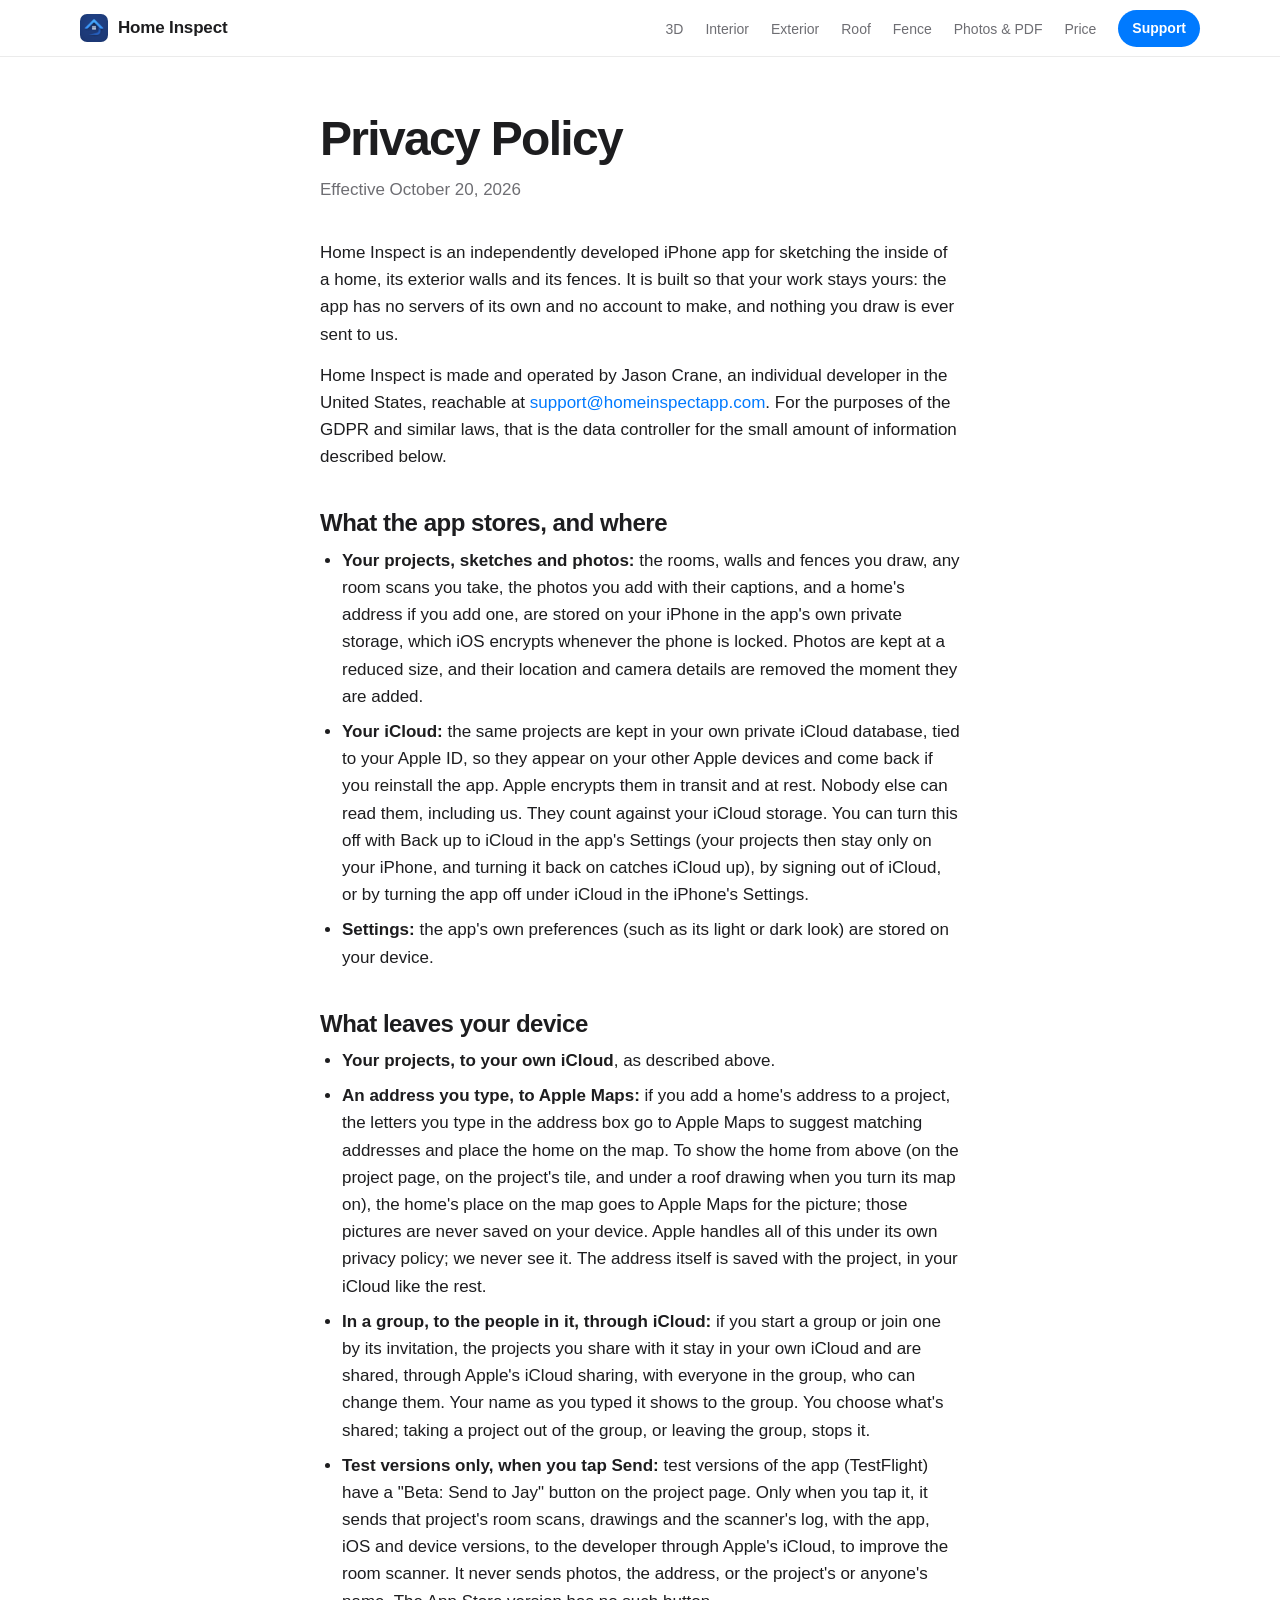
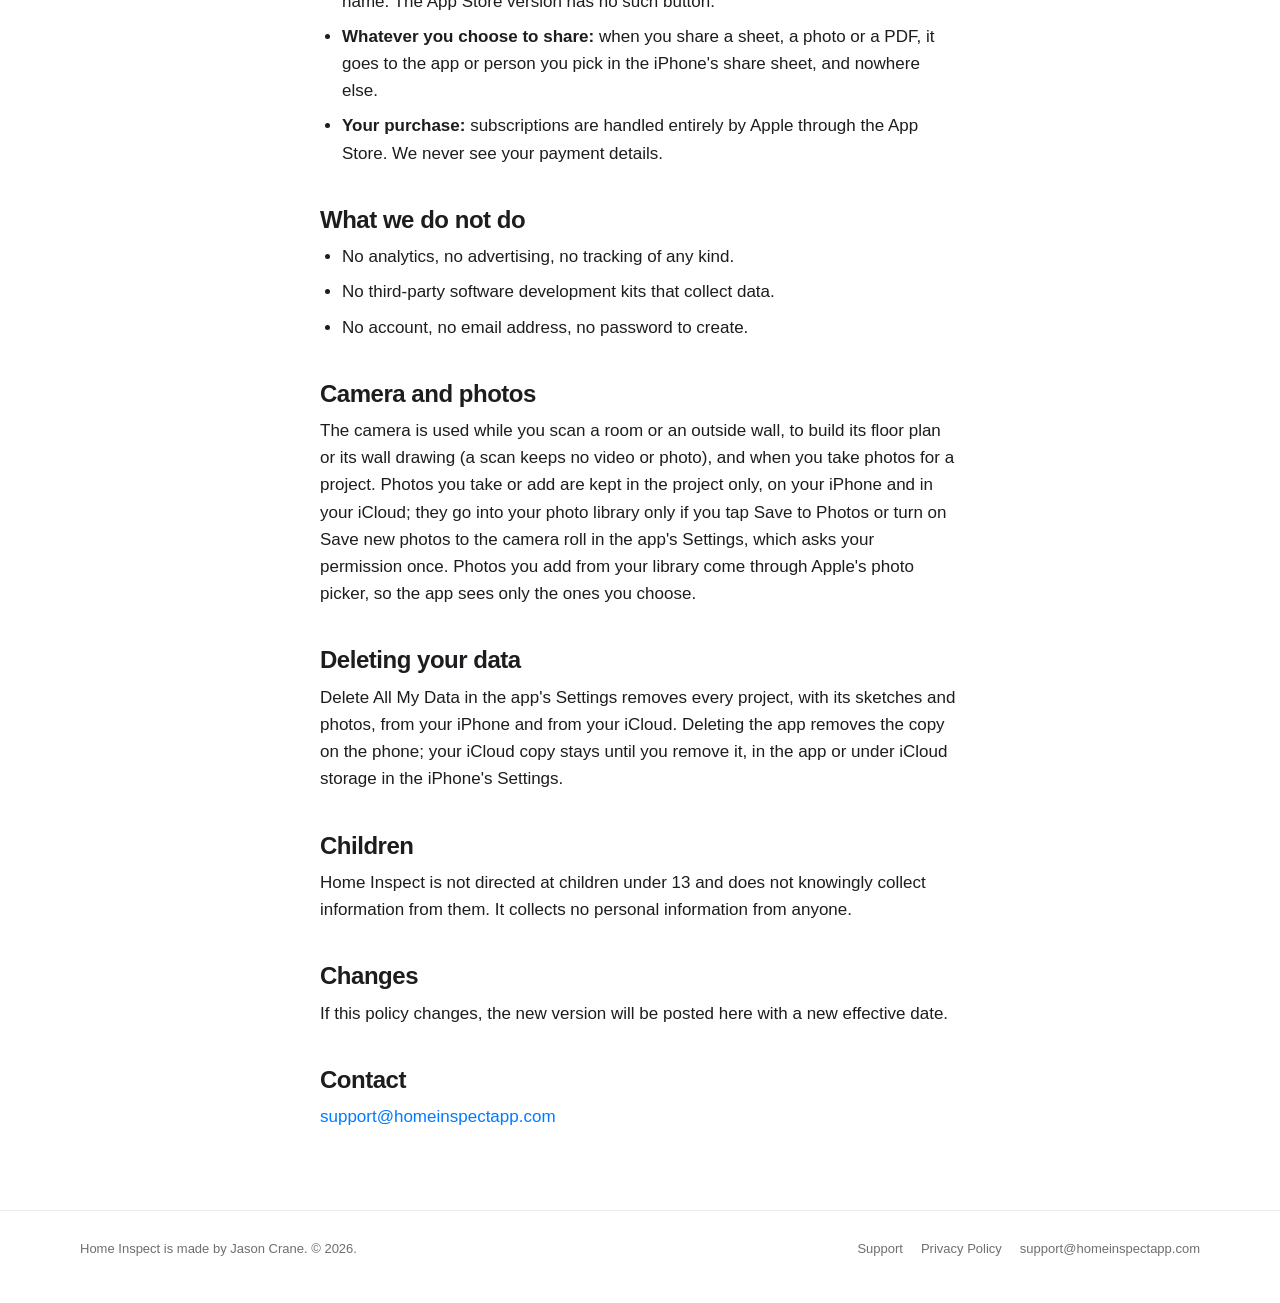
==== privacy/index.html @ 3b753d69 "On a phone the tools and steps swipe in a row of big cards; the camera clips are white" ====
<!DOCTYPE html>
<html lang="en">
<head>
<meta charset="utf-8">
<meta name="viewport" content="width=device-width, initial-scale=1, viewport-fit=cover">
<title>Privacy Policy - Home Inspect</title>
<meta name="description" content="What Home Inspect stores and where: your own iPhone and iCloud, nothing of ours.">
<link rel="canonical" href="https://homeinspectapp.com/privacy">
<meta property="og:type" content="website">
<meta property="og:site_name" content="Home Inspect">
<meta property="og:title" content="Privacy Policy - Home Inspect">
<meta property="og:description" content="What Home Inspect stores and where: your own iPhone and iCloud, nothing of ours.">
<meta property="og:url" content="https://homeinspectapp.com/privacy">
<meta property="og:image" content="https://homeinspectapp.com/assets/icon-512.png">
<meta name="twitter:card" content="summary">
<meta name="theme-color" content="#ffffff">
<link rel="icon" href="/assets/icon-64.png" sizes="64x64" type="image/png">
<link rel="apple-touch-icon" href="/assets/icon-180.png">
<link rel="stylesheet" href="/assets/site.css?v=712b7461">
</head>
<body>
<header class="bar"><div class="wrap"><a class="brand" href="/"><img src="/assets/icon-64.png" alt="" width="28" height="28">Home Inspect</a><nav aria-label="Pages"><a href="/#models" class="more">3D</a><a href="/#interior" class="more">Interior</a><a href="/#exterior" class="more">Exterior</a><a href="/#roof" class="more">Roof</a><a href="/#fence" class="more">Fence</a><a href="/#photos" class="more">Photos &amp; PDF</a><a href="/#price" class="more">Price</a><a href="/support" class="pill">Support</a></nav></div></header>
<main class="wrap article">
<h1>Privacy Policy</h1>
  <p class="updated">Effective October 20, 2026</p>

  <p>Home Inspect is an independently developed iPhone app for sketching the inside of a home,
  its exterior walls and its fences. It is built so that your work stays yours: the app has no
  servers of its own and no account to make, and nothing you draw is ever sent to us.</p>

  <p>Home Inspect is made and operated by Jason Crane, an individual developer in the United
  States, reachable at <a href="mailto:support@homeinspectapp.com">support@homeinspectapp.com</a>. For the
  purposes of the GDPR and similar laws, that is the data controller for the small amount of
  information described below.</p>

  <h2>What the app stores, and where</h2>
  <ul>
    <li><strong>Your projects, sketches and photos:</strong> the rooms, walls and fences you draw,
    any room scans you take, the photos you add with their captions, and a home's address if you add
    one, are stored on your iPhone in the app's own private storage, which iOS encrypts whenever the
    phone is locked. Photos are kept at a reduced size, and their location and camera details are
    removed the moment they are added.</li>
    <li><strong>Your iCloud:</strong> the same projects are kept in your own private iCloud database,
    tied to your Apple ID, so they appear on your other Apple devices and come back if you reinstall
    the app. Apple encrypts them in transit and at rest. Nobody else can read them, including us.
    They count against your iCloud storage. You can turn this off with Back up to iCloud in the app's
    Settings (your projects then stay only on your iPhone, and turning it back on catches iCloud up), by
    signing out of iCloud, or by turning the app off under iCloud in the iPhone's Settings.</li>
    <li><strong>Settings:</strong> the app's own preferences (such as its light or dark look)
    are stored on your device.</li>
  </ul>

  <h2>What leaves your device</h2>
  <ul>
    <li><strong>Your projects, to your own iCloud</strong>, as described above.</li>
    <li><strong>An address you type, to Apple Maps:</strong> if you add a home's address to a
    project, the letters you type in the address box go to Apple Maps to suggest matching addresses
    and place the home on the map. To show the home from above (on the project page, on the project's
    tile, and under a roof drawing when you turn its map on), the home's place on the map goes to Apple
    Maps for the picture; those pictures are never saved on your device. Apple handles all of this under
    its own privacy policy; we never see it. The address itself is saved with the project, in your iCloud
    like the rest.</li>
    <li><strong>In a group, to the people in it, through iCloud:</strong> if you start a group or join
    one by its invitation, the projects you share with it stay in your own iCloud and are shared, through
    Apple's iCloud sharing, with everyone in the group, who can change them. Your name as you typed it
    shows to the group. You choose what's shared; taking a project out of the group, or leaving the group,
    stops it.</li>
    <li><strong>Test versions only, when you tap Send:</strong> test versions of the app (TestFlight)
    have a "Beta: Send to Jay" button on the project page. Only when you tap it, it sends that project's
    room scans, drawings and the scanner's log, with the app, iOS and device versions, to the developer
    through Apple's iCloud, to improve the room scanner. It never sends photos, the address, or the
    project's or anyone's name. The App Store version has no such button.</li>
    <li><strong>Whatever you choose to share:</strong> when you share a sheet, a photo or a PDF, it goes to
    the app or person you pick in the iPhone's share sheet, and nowhere else.</li>
    <li><strong>Your purchase:</strong> subscriptions are handled entirely by Apple through the App
    Store. We never see your payment details.</li>
  </ul>

  <h2>What we do not do</h2>
  <ul>
    <li>No analytics, no advertising, no tracking of any kind.</li>
    <li>No third-party software development kits that collect data.</li>
    <li>No account, no email address, no password to create.</li>
  </ul>

  <h2>Camera and photos</h2>
  <p>The camera is used while you scan a room or an outside wall, to build its floor plan or its
  wall drawing (a scan keeps no video or photo), and when you take photos for a project. Photos you take or add are kept in the project
  only, on your iPhone and in your iCloud; they go into your photo library only if you tap Save to
  Photos or turn on Save new photos to the camera roll in the app's Settings, which asks your
  permission once. Photos you add from your library come through Apple's
  photo picker, so the app sees only the ones you choose.</p>

  <h2>Deleting your data</h2>
  <p>Delete All My Data in the app's Settings removes every project, with its sketches and photos,
  from your iPhone and from your iCloud. Deleting the app removes the copy on the phone; your iCloud copy stays until you remove
  it, in the app or under iCloud storage in the iPhone's Settings.</p>

  <h2>Children</h2>
  <p>Home Inspect is not directed at children under 13 and does not knowingly collect information
  from them. It collects no personal information from anyone.</p>

  <h2>Changes</h2>
  <p>If this policy changes, the new version will be posted here with a new effective date.</p>

  <h2>Contact</h2>
  <p><a href="mailto:support@homeinspectapp.com">support@homeinspectapp.com</a></p>
</main>
<footer><div class="wrap"><div>Home Inspect is made by Jason Crane. © 2026.</div><nav aria-label="More"><a href="/support">Support</a><a href="/privacy">Privacy Policy</a><a href="mailto:support@homeinspectapp.com">support@homeinspectapp.com</a></nav></div></footer>
<script src="/assets/site.js?v=c59237ac"></script>
</body>
</html>
---- assets/site.css ----
/* homeinspectapp.com — the app's own look: system type, system blue, white
   (Jay, 2026-10-20: no black backgrounds), no outside fonts or scripts (the
   privacy policy's promise).
   Layout: one column of wide, rounded panels; the drawings the app makes
   float on them as paper sheets. */
:root {
  --blue: #007aff;
  --blue-ink: #0066d6;
  --btn: #1d1d1f;
  --btn-fg: #f5f5f7;
  --bg: #ffffff;
  --bg-2: #f5f5f7;
  --panel: linear-gradient(160deg, #e6f0ff 0%, #f2f6ff 50%, #dce9ff 100%);
  --blue-deep: linear-gradient(160deg, #0a63d6 0%, #007aff 55%, #2b8dff 100%);
  --band: #f3f7ff;
  --card: #f5f5f7;
  --card-on-2: #ffffff;
  --paper: #ffffff;
  --fg: #1d1d1f;
  --fg-2: #6e6e73;
  --line: rgba(0, 0, 0, 0.08);
  --bar: rgba(255, 255, 255, 0.72);
  --shadow: 0 24px 60px rgba(20, 30, 50, 0.14), 0 2px 8px rgba(20, 30, 50, 0.06);
  --shadow-soft: 0 10px 30px rgba(20, 30, 50, 0.08);
  --radius: 28px;
  color-scheme: light;
}

* { box-sizing: border-box; margin: 0; padding: 0; }
html { scroll-behavior: smooth; -webkit-text-size-adjust: 100%; }
@media (prefers-reduced-motion: reduce) { html { scroll-behavior: auto; } }
body {
  font-family: -apple-system, BlinkMacSystemFont, "SF Pro Text", "Helvetica Neue", Helvetica, Arial, sans-serif;
  background: var(--bg);
  color: var(--fg);
  line-height: 1.5;
  -webkit-font-smoothing: antialiased;
  text-rendering: optimizeLegibility;
}
img, video { display: block; max-width: 100%; height: auto; }
a { color: var(--blue); text-decoration: none; }
@media (hover: hover) { a:hover { text-decoration: underline; } }
:focus-visible { outline: 3px solid var(--blue); outline-offset: 3px; }
h1, h2, h3 { font-weight: 700; letter-spacing: -0.02em; line-height: 1.1; text-wrap: balance; }
h1 { font-size: clamp(2.6rem, 7vw, 4.75rem); letter-spacing: -0.035em; }
h2 { font-size: clamp(2rem, 4.5vw, 3rem); letter-spacing: -0.03em; }
h3 { font-size: 1.375rem; letter-spacing: -0.015em; }
p { text-wrap: pretty; }
.wrap {
  max-width: 1160px;
  margin: 0 auto;
  padding-left: max(20px, env(safe-area-inset-left, 0px));
  padding-right: max(20px, env(safe-area-inset-right, 0px));
}

/* The bar on top */
.bar {
  position: sticky; top: 0; z-index: 20;
  background: var(--bar);
  -webkit-backdrop-filter: saturate(180%) blur(20px);
  backdrop-filter: saturate(180%) blur(20px);
  border-bottom: 1px solid var(--line);
}
.bar .wrap { display: flex; align-items: center; justify-content: space-between; height: 56px; gap: 16px; }
.brand { display: flex; align-items: center; gap: 10px; color: var(--fg); font-weight: 600; font-size: 1.0625rem; letter-spacing: -0.01em; }
.brand:hover { text-decoration: none; }
.brand img { width: 28px; height: 28px; border-radius: 7px; }
.bar nav { display: flex; align-items: center; gap: 22px; font-size: 0.875rem; }
.bar nav a { color: var(--fg-2); white-space: nowrap; }
@media (hover: hover) { .bar nav a:hover { text-decoration: none; color: var(--fg); } .bar nav .pill:hover { color: #fff; } }
.bar nav .pill { background: var(--blue); color: #fff; padding: 8px 14px; border-radius: 999px; font-weight: 600; }
@media (max-width: 760px) { .bar nav .more { display: none; } }

/* Sections */
section { padding-block: clamp(40px, 7vw, 88px); scroll-margin-top: 64px; }
@media (max-width: 760px) { section { padding-block: 28px; } }
section.alt { background: var(--band); }
.alt .step, .alt .tool, .alt .card, .alt .price { background: var(--card-on-2); }
.head { max-width: 760px; margin: 0 auto 36px; text-align: center; }
/* The chapter's name over its headline, big (Jay, 2026-10-20: "the interior and exterior titles need to be bigger, the titles underneath them a little smaller"). */
.eyebrow { color: var(--blue-ink); font-weight: 700; font-size: clamp(1.375rem, 3.2vw, 1.875rem); letter-spacing: 0.1em; text-transform: uppercase; margin-bottom: 10px; line-height: 1.1; }
.lead { color: var(--fg-2); font-size: clamp(1.125rem, 2vw, 1.375rem); line-height: 1.45; margin-top: 18px; font-weight: 400; }

/* The opening */
.hero { padding-block: clamp(48px, 8vw, 96px) 0; text-align: center; }
/* The opening's label stays small; the big ones are the chapters' (Jay, 2026-10-20: "I don't like how this one looks"). */
.hero .eyebrow { font-size: 0.9375rem; letter-spacing: 0.08em; font-weight: 600; margin-bottom: 16px; }
.hero h1 { max-width: 15ch; margin: 0 auto; }
.hero .lead { max-width: 620px; margin: 22px auto 0; }
.hero .ctas { display: flex; flex-wrap: wrap; justify-content: center; gap: 12px; margin-top: 28px; }
.btn { display: inline-flex; align-items: center; gap: 8px; padding: 13px 22px; border-radius: 999px; font-weight: 600; font-size: 1rem; line-height: 1; }
.btn.dark { background: var(--blue); color: #fff; }
.btn.light { background: var(--card); color: var(--fg); }
@media (hover: hover) { .btn.dark:hover { text-decoration: none; opacity: 0.9; } .btn.light:hover { text-decoration: none; background: var(--line); } }
.btn.soon { border: 1px solid rgba(0, 122, 255, 0.35); color: var(--blue-ink); cursor: default; }
.btn svg { width: 16px; height: 16px; fill: none; stroke: currentColor; stroke-width: 2; stroke-linecap: round; stroke-linejoin: round; }

/* The board: the panel the sheets float on */
.board { position: relative; margin-top: clamp(40px, 6vw, 72px); background: var(--panel); border-radius: var(--radius); padding: clamp(24px, 5vw, 64px); min-height: 200px; }
.sheet { background: var(--paper); border-radius: 18px; box-shadow: var(--shadow); padding: clamp(14px, 2.5vw, 28px); }
.sheet img { width: 100%; height: auto; }
.board .main { max-width: 780px; margin: 0 auto; }
.board .float { position: absolute; width: 26%; max-width: 300px; padding: 14px; border-radius: 14px; }
.board .float.left { left: 2.5%; bottom: 5%; transform: rotate(-3deg); }
.board .float.right { right: 1%; top: 4%; transform: rotate(2.5deg); }
@media (max-width: 760px) { .board .float { display: none; } }

/* The facts strip */
.facts { display: flex; flex-wrap: wrap; justify-content: center; gap: 10px 28px; margin-top: 40px; color: var(--fg-2); font-size: 0.9375rem; }
.facts span { display: inline-flex; align-items: center; gap: 8px; }
.facts svg { width: 18px; height: 18px; flex: none; fill: none; stroke: var(--blue); stroke-width: 1.8; stroke-linecap: round; stroke-linejoin: round; }
@media (max-width: 760px) { .facts { display: grid; grid-template-columns: 1fr 1fr; text-align: left; gap: 10px 16px; } .facts span { align-items: flex-start; } }

/* The four tools, as cards with their drawings */
.tools { display: grid; grid-template-columns: repeat(auto-fit, minmax(min(100%, 250px), 1fr)); gap: 18px; }
.tool { background: var(--card); border-radius: 24px; padding: 22px 22px 24px; display: flex; flex-direction: column; gap: 8px; min-width: 0; color: var(--fg); }
@media (hover: hover) { .tool:hover { text-decoration: none; } }
.tool .sheet { padding: 12px; border-radius: 14px; box-shadow: var(--shadow-soft); margin-bottom: 10px; aspect-ratio: 4 / 3; display: flex; align-items: center; justify-content: center; overflow: hidden; }
.tool .sheet img { max-height: 100%; width: auto; max-width: 100%; }
.tool h3 { font-size: 1.25rem; }
.tool p { color: var(--fg-2); font-size: 0.9375rem; }
.tool .go { color: var(--blue-ink); font-weight: 600; font-size: 0.9375rem; margin-top: 4px; }

/* The steps, like the app's How to Use pages: compact, three to a row on a
   desk (Jay, 2026-10-20: "too much to scroll down … stack more in each
   row"), one row to swipe on a phone; the tips fold under each card. */
.steps { display: grid; grid-template-columns: repeat(auto-fill, minmax(min(100%, 300px), 1fr)); gap: 16px; }
.step { background: var(--card); border-radius: 20px; padding: 16px 16px 14px; display: flex; flex-direction: column; gap: 6px; min-width: 0; }
.step .n { color: var(--blue-ink); font-weight: 600; font-size: 0.6875rem; letter-spacing: 0.06em; text-transform: uppercase; }
.step h3 { font-size: 1.0625rem; margin: 0; }
.step .pic { margin: 4px 0; width: 100%; }
.step .pic video { width: 100%; border-radius: 12px; background: var(--card); aspect-ratio: 380 / 290; box-shadow: inset 0 0 0 1px rgba(0, 122, 255, 0.08); }
.step .pic.tall video { aspect-ratio: 380 / 370; }
.step .lead { font-size: 0.875rem; line-height: 1.4; margin-top: 0; color: var(--fg); font-weight: 500; }
.more { margin-top: 2px; }
.more summary { cursor: pointer; color: var(--blue-ink); font-weight: 600; font-size: 0.8125rem; list-style: none; display: inline-flex; align-items: center; gap: 4px; }
.more summary::-webkit-details-marker { display: none; }
.more summary::after { content: ""; width: 6px; height: 6px; border-right: 1.5px solid currentColor; border-bottom: 1.5px solid currentColor; transform: rotate(45deg) translateY(-2px); }
.more[open] summary::after { transform: rotate(-135deg) translateY(-1px); }
.tips { list-style: none; display: flex; flex-direction: column; gap: 6px; margin-top: 8px; }
.tips li { display: flex; gap: 8px; align-items: flex-start; font-size: 0.8125rem; line-height: 1.4; color: var(--fg-2); }
.tips li::before { content: ""; flex: none; width: 6px; height: 6px; margin-top: 0.45em; border-radius: 50%; background: var(--blue); }
/* On a phone the four tools and each chapter's steps are one row to swipe
   through, each card most of the screen wide with the next one peeking in,
   so the drawings in them read (Jay, 2026-10-20: "the sketches inside are
   small and hard to see"; two to a row made them a third of the app's
   size) and the page still doesn't stack them down. */
@media (max-width: 760px) {
  .steps, .tools {
    display: flex; gap: 12px;
    overflow-x: auto; overscroll-behavior-x: contain; scroll-snap-type: x mandatory;
    margin-left: calc(-1 * max(20px, env(safe-area-inset-left, 0px)));
    margin-right: calc(-1 * max(20px, env(safe-area-inset-right, 0px)));
    padding: 2px max(20px, env(safe-area-inset-right, 0px)) 8px max(20px, env(safe-area-inset-left, 0px));
    scroll-padding-left: max(20px, env(safe-area-inset-left, 0px));
    scrollbar-width: none; -webkit-overflow-scrolling: touch;
  }
  .steps::-webkit-scrollbar, .tools::-webkit-scrollbar { display: none; }
  .steps .step, .tools .tool { flex: none; width: 86%; scroll-snap-align: start; }
  .steps .step { padding: 14px 14px 12px; border-radius: 18px; }
  .tools .tool { padding: 16px 16px 18px; border-radius: 20px; }
  html.js .steps .rise, html.js .tools .rise { opacity: 1; transform: none; }
}

/* A chapter's own drawing beside its words */
.split { display: grid; grid-template-columns: 1fr 1fr; gap: clamp(24px, 4vw, 56px); align-items: center; margin-bottom: 48px; }
.split .head { text-align: left; margin: 0; }
.split .sheet { padding: clamp(16px, 2.5vw, 28px); }
.split .step { margin: 0; }
@media (max-width: 760px) { .split { grid-template-columns: 1fr; gap: 20px; margin-bottom: 28px; } .split .head { text-align: center; } .split .sheet img { max-height: 220px; width: auto; max-width: 100%; margin: 0 auto; } }

/* Three cards across */
.cards { display: grid; grid-template-columns: repeat(auto-fit, minmax(min(100%, 300px), 1fr)); gap: 20px; }
.card { background: var(--card); border-radius: var(--radius); padding: 30px 28px 32px; min-width: 0; }
.card svg { width: 44px; height: 44px; padding: 10px; border-radius: 12px; background: rgba(0, 122, 255, 0.1); fill: none; stroke: var(--blue); stroke-width: 1.6; stroke-linecap: round; stroke-linejoin: round; margin-bottom: 18px; }
.card h3 { margin-bottom: 10px; }
.card p { color: var(--fg-2); font-size: 1rem; }

/* The panel: one PDF, its sheets fanned */
.ink { background: var(--panel); border-radius: var(--radius); padding: clamp(32px, 5vw, 64px); overflow: hidden; margin-bottom: 44px; }
.ink .head { margin-bottom: 36px; }
.fan { display: grid; grid-template-columns: repeat(3, 1fr); gap: clamp(12px, 2vw, 24px); align-items: end; }
.fan .sheet { padding: 0; border-radius: 10px; overflow: hidden; box-shadow: var(--shadow); }
.fan .sheet:nth-child(2) { transform: translateY(-14px); }
@media (max-width: 760px) { .fan { grid-template-columns: 1fr 1fr; } .fan .sheet:nth-child(3) { display: none; } .fan .sheet:nth-child(2) { transform: none; } }
.ink .pages { display: flex; flex-wrap: wrap; gap: 8px 22px; justify-content: center; margin-top: 28px; color: var(--fg-2); font-size: 0.9375rem; }
.ink .pages b { color: var(--fg); font-weight: 600; }

/* The price: the app's blue */
.price { max-width: 560px; margin: 0 auto; text-align: center; background: var(--blue-deep); color: #fff; border-radius: var(--radius); padding: 44px 28px; box-shadow: var(--shadow); }
.price .eyebrow { color: rgba(255, 255, 255, 0.8); }
.price .big { font-size: clamp(2.75rem, 7vw, 4rem); font-weight: 700; letter-spacing: -0.04em; line-height: 1; }
.price .big small { font-size: 0.4em; color: rgba(255, 255, 255, 0.8); font-weight: 500; letter-spacing: -0.01em; }
.price p { color: rgba(255, 255, 255, 0.88); margin-top: 14px; }
.price .btn.soon { border-color: rgba(255, 255, 255, 0.6); color: #fff; }
.price .soon { display: inline-block; margin-top: 22px; padding: 11px 20px; border-radius: 999px; background: var(--blue); color: #fff; font-weight: 600; font-size: 0.9375rem; }

/* Pages of words: support, privacy, terms */
.article { max-width: 680px; margin: 0 auto; padding-block: 56px 80px; }
.article h1 { font-size: clamp(2.25rem, 6vw, 3rem); }
.article .updated { color: var(--fg-2); margin: 10px 0 36px; }
.article h2 { font-size: 1.5rem; letter-spacing: -0.02em; margin: 40px 0 10px; }
.article p, .article li { font-size: 1.0625rem; line-height: 1.6; }
.article p + p { margin-top: 14px; }
.article ul { padding-left: 22px; margin: 10px 0; }
.article li + li { margin-top: 8px; }
.draft { background: rgba(255, 159, 10, 0.14); border: 1px solid rgba(255, 159, 10, 0.5); border-radius: 14px; padding: 12px 16px; margin: 0 0 28px; }
mark { background: rgba(255, 214, 10, 0.55); color: inherit; padding: 0 3px; border-radius: 3px; }

/* The 3D models, on the app's blue: a row of tiles that turns one tile
   every 3 seconds, round and round (Jay, 2026-10-20: "rotate through them
   all one per every 3 seconds … like an infinite loop"). Three show on a
   desk, one and a bit on a phone; Reduce Motion gets a row to scroll. */
.models { background: var(--blue-deep); color: #fff; border-radius: var(--radius); padding: clamp(24px, 4vw, 48px) 0; box-shadow: var(--shadow); overflow: hidden; }
.models .head { margin-bottom: 28px; padding-left: 20px; padding-right: 20px; }
.models h2 { color: #fff; }
.models .lead { color: rgba(255, 255, 255, 0.85); }
.models .eyebrow { color: rgba(255, 255, 255, 0.8); }
.models .window { overflow: hidden; padding: 0 clamp(24px, 4vw, 48px); }
.models .track { display: flex; gap: var(--gap); --gap: clamp(12px, 2vw, 24px); --cols: 3.4; transition: transform 0.7s cubic-bezier(0.4, 0, 0.2, 1); will-change: transform; }
.models .track.jump { transition: none; }
.models figure { flex: none; width: calc((100% - (var(--cols) - 1) * var(--gap)) / var(--cols)); display: flex; flex-direction: column; min-width: 0; }
.models .sheet { flex: 1; padding: 14px; border-radius: 16px; display: flex; align-items: center; justify-content: center; aspect-ratio: 1 / 1; overflow: hidden; }
.models .sheet img { display: block; width: 100%; height: 100%; max-height: 100%; object-fit: contain; object-position: center; margin: auto; }
.models figcaption { color: rgba(255, 255, 255, 0.85); font-size: 0.9375rem; margin-top: 10px; text-align: center; }
@media (max-width: 760px) {
  .models .window { padding: 0 20px; }
  .models .track { --cols: 1.4; }
  .models figcaption { font-size: 0.875rem; }
}
@media (prefers-reduced-motion: reduce) {
  .models .window { overflow-x: auto; scroll-snap-type: x mandatory; -webkit-overflow-scrolling: touch; }
  .models .track { transition: none; }
  .models figure { scroll-snap-align: start; }
}

/* The foot */
footer { border-top: 1px solid var(--line); padding-block: 28px 44px; color: var(--fg-2); font-size: 0.8125rem; }
footer .wrap { display: flex; flex-wrap: wrap; gap: 10px 28px; justify-content: space-between; align-items: center; }
footer nav { display: flex; flex-wrap: wrap; gap: 18px; }
footer a { color: var(--fg-2); }
@media (hover: hover) { footer a:hover { color: var(--blue); } }

/* Gentle motion: blocks rise as they come up, only with scripts on and
   motion allowed; everything is in place without either. */
@media (prefers-reduced-motion: no-preference) {
  html.js .rise { opacity: 0; transform: translateY(10px); transition: opacity 0.3s ease-out, transform 0.3s ease-out; }
  html.js .rise.in { opacity: 1; transform: none; }
}
@media print { html.js .rise { opacity: 1; transform: none; } }

/* The page for a wrong address */
.lost { text-align: center; padding-block: 96px; }
.lost p { color: var(--fg-2); margin: 14px 0 28px; }
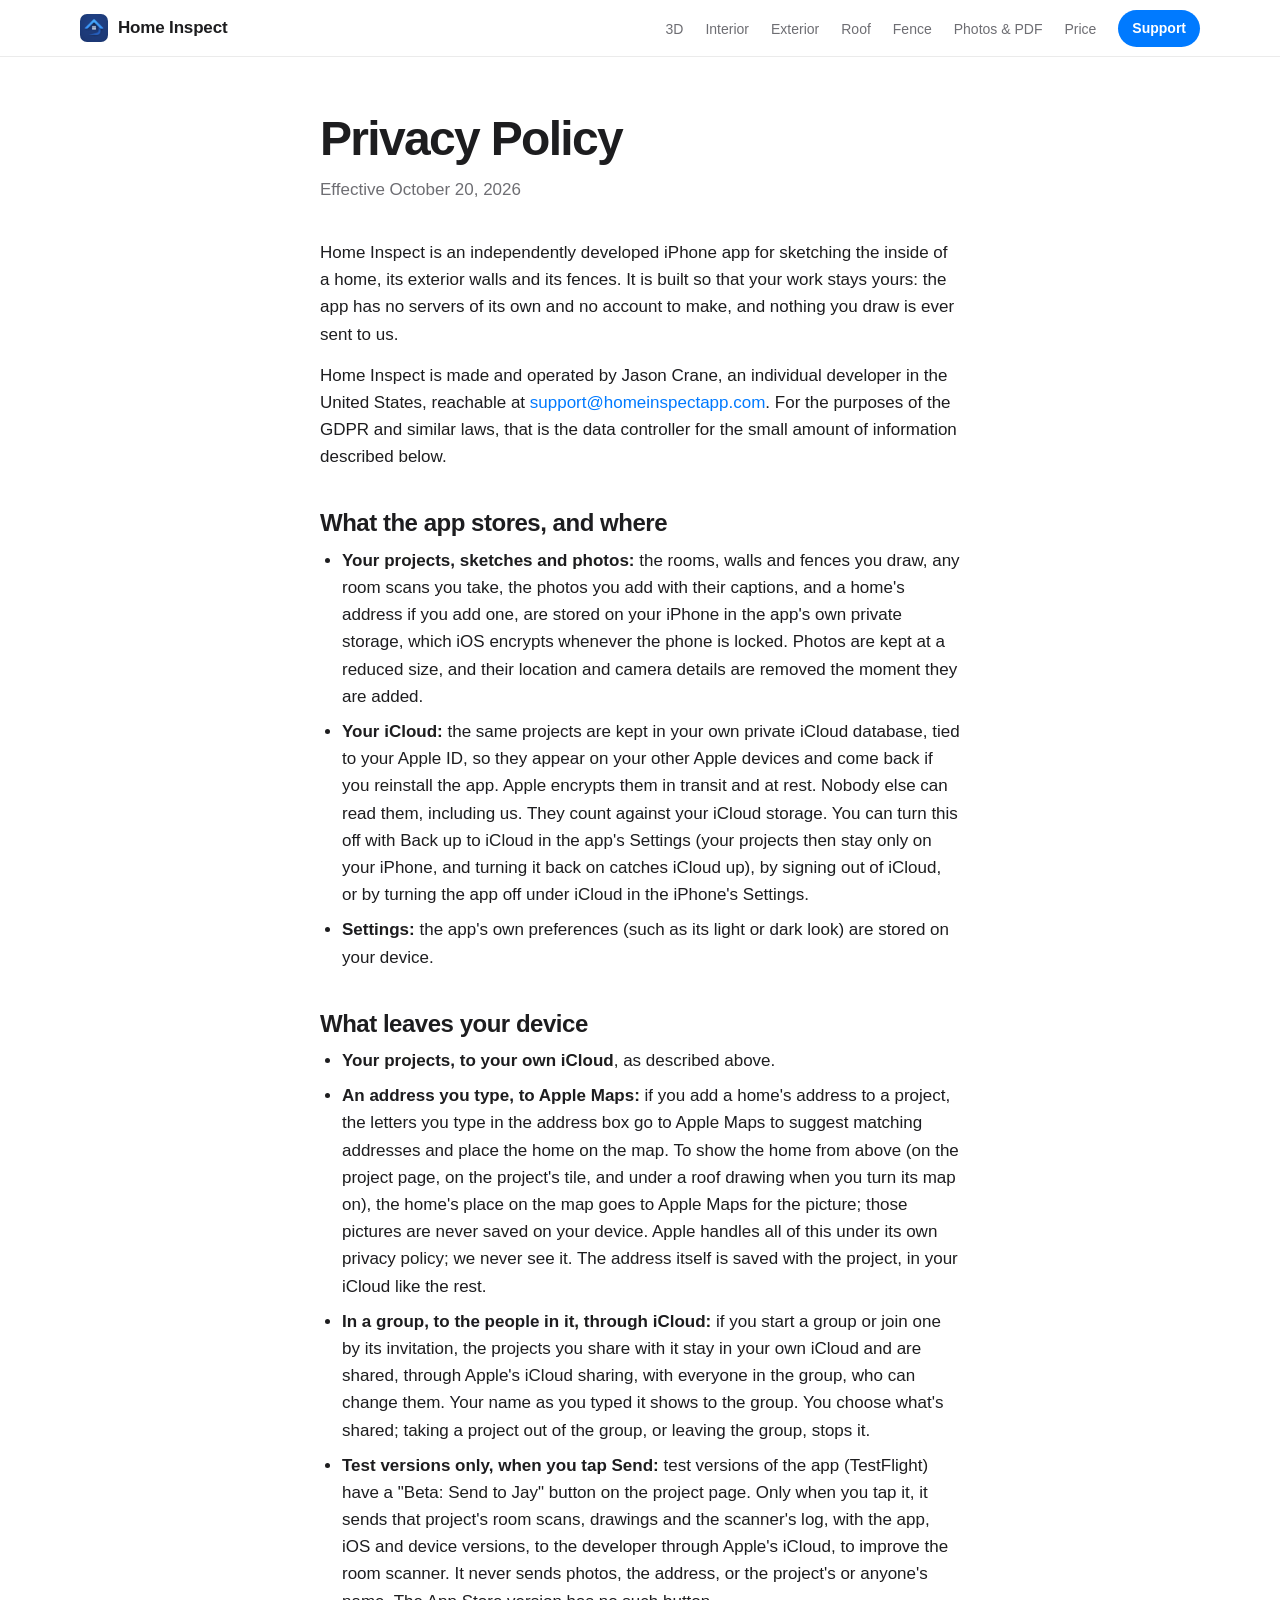
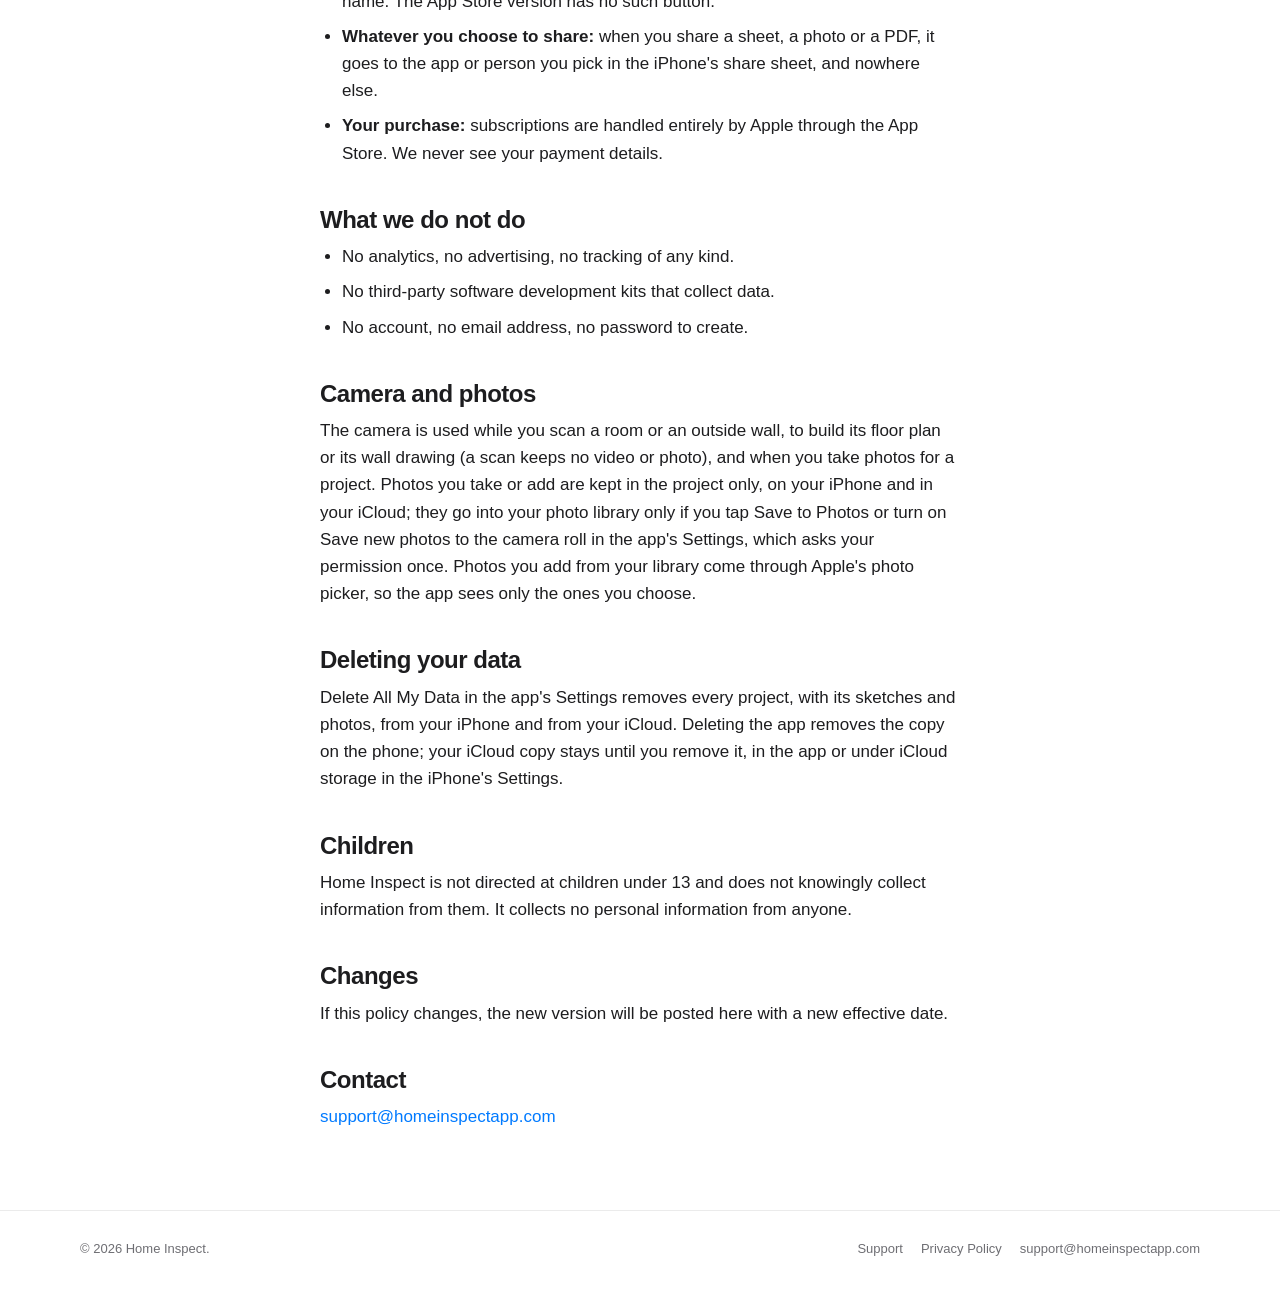
==== commit ab8084f2: "The 3D row turns faster with taller tiles and no captions; card titles sit by their icons; no name i" ====
--- a/privacy/index.html
+++ b/privacy/index.html
@@ -16,7 +16,7 @@
 <meta name="theme-color" content="#ffffff">
 <link rel="icon" href="/assets/icon-64.png" sizes="64x64" type="image/png">
 <link rel="apple-touch-icon" href="/assets/icon-180.png">
-<link rel="stylesheet" href="/assets/site.css?v=712b7461">
+<link rel="stylesheet" href="/assets/site.css?v=5b27315d">
 </head>
 <body>
 <header class="bar"><div class="wrap"><a class="brand" href="/"><img src="/assets/icon-64.png" alt="" width="28" height="28">Home Inspect</a><nav aria-label="Pages"><a href="/#models" class="more">3D</a><a href="/#interior" class="more">Interior</a><a href="/#exterior" class="more">Exterior</a><a href="/#roof" class="more">Roof</a><a href="/#fence" class="more">Fence</a><a href="/#photos" class="more">Photos &amp; PDF</a><a href="/#price" class="more">Price</a><a href="/support" class="pill">Support</a></nav></div></header>
@@ -106,7 +106,7 @@
   <h2>Contact</h2>
   <p><a href="mailto:support@homeinspectapp.com">support@homeinspectapp.com</a></p>
 </main>
-<footer><div class="wrap"><div>Home Inspect is made by Jason Crane. © 2026.</div><nav aria-label="More"><a href="/support">Support</a><a href="/privacy">Privacy Policy</a><a href="mailto:support@homeinspectapp.com">support@homeinspectapp.com</a></nav></div></footer>
-<script src="/assets/site.js?v=c59237ac"></script>
+<footer><div class="wrap"><div>© 2026 Home Inspect.</div><nav aria-label="More"><a href="/support">Support</a><a href="/privacy">Privacy Policy</a><a href="mailto:support@homeinspectapp.com">support@homeinspectapp.com</a></nav></div></footer>
+<script src="/assets/site.js?v=098594ee"></script>
 </body>
 </html>
--- a/assets/site.css
+++ b/assets/site.css
@@ -171,10 +171,12 @@
 
 /* Three cards across */
 .cards { display: grid; grid-template-columns: repeat(auto-fit, minmax(min(100%, 300px), 1fr)); gap: 20px; }
-.card { background: var(--card); border-radius: var(--radius); padding: 30px 28px 32px; min-width: 0; }
-.card svg { width: 44px; height: 44px; padding: 10px; border-radius: 12px; background: rgba(0, 122, 255, 0.1); fill: none; stroke: var(--blue); stroke-width: 1.6; stroke-linecap: round; stroke-linejoin: round; margin-bottom: 18px; }
-.card h3 { margin-bottom: 10px; }
-.card p { color: var(--fg-2); font-size: 1rem; }
+/* The title beside its icon, the words under both (Jay, 2026-10-20: "move
+   that next to the icons for all of them"). */
+.card { background: var(--card); border-radius: var(--radius); padding: 28px 28px 30px; min-width: 0; display: grid; grid-template-columns: auto 1fr; column-gap: 14px; align-items: center; }
+.card svg { width: 44px; height: 44px; padding: 10px; border-radius: 12px; background: rgba(0, 122, 255, 0.1); fill: none; stroke: var(--blue); stroke-width: 1.6; stroke-linecap: round; stroke-linejoin: round; }
+.card h3 { margin: 0; }
+.card p { grid-column: 1 / -1; margin-top: 14px; color: var(--fg-2); font-size: 1rem; }
 
 /* The panel: one PDF, its sheets fanned */
 .ink { background: var(--panel); border-radius: var(--radius); padding: clamp(32px, 5vw, 64px); overflow: hidden; margin-bottom: 44px; }
@@ -208,9 +210,12 @@
 mark { background: rgba(255, 214, 10, 0.55); color: inherit; padding: 0 3px; border-radius: 3px; }
 
 /* The 3D models, on the app's blue: a row of tiles that turns one tile
-   every 3 seconds, round and round (Jay, 2026-10-20: "rotate through them
-   all one per every 3 seconds … like an infinite loop"). Three show on a
-   desk, one and a bit on a phone; Reduce Motion gets a row to scroll. */
+   every 2 seconds, round and round (Jay, 2026-10-20: "rotate through them
+   all … like an infinite loop", then "make them cycle faster"). Three show
+   on a desk, one and a bit on a phone; Reduce Motion gets a row to scroll.
+   No captions, and the tiles stand a little taller in their place; no
+   shadow, which the window clipped into a line under the row (Jay: "remove
+   the text underneath and there's a small line remove it"). */
 .models { background: var(--blue-deep); color: #fff; border-radius: var(--radius); padding: clamp(24px, 4vw, 48px) 0; box-shadow: var(--shadow); overflow: hidden; }
 .models .head { margin-bottom: 28px; padding-left: 20px; padding-right: 20px; }
 .models h2 { color: #fff; }
@@ -220,13 +225,11 @@
 .models .track { display: flex; gap: var(--gap); --gap: clamp(12px, 2vw, 24px); --cols: 3.4; transition: transform 0.7s cubic-bezier(0.4, 0, 0.2, 1); will-change: transform; }
 .models .track.jump { transition: none; }
 .models figure { flex: none; width: calc((100% - (var(--cols) - 1) * var(--gap)) / var(--cols)); display: flex; flex-direction: column; min-width: 0; }
-.models .sheet { flex: 1; padding: 14px; border-radius: 16px; display: flex; align-items: center; justify-content: center; aspect-ratio: 1 / 1; overflow: hidden; }
+.models .sheet { flex: 1; padding: 14px; border-radius: 16px; display: flex; align-items: center; justify-content: center; aspect-ratio: 9 / 10; overflow: hidden; box-shadow: none; }
 .models .sheet img { display: block; width: 100%; height: 100%; max-height: 100%; object-fit: contain; object-position: center; margin: auto; }
-.models figcaption { color: rgba(255, 255, 255, 0.85); font-size: 0.9375rem; margin-top: 10px; text-align: center; }
 @media (max-width: 760px) {
   .models .window { padding: 0 20px; }
   .models .track { --cols: 1.4; }
-  .models figcaption { font-size: 0.875rem; }
 }
 @media (prefers-reduced-motion: reduce) {
   .models .window { overflow-x: auto; scroll-snap-type: x mandatory; -webkit-overflow-scrolling: touch; }
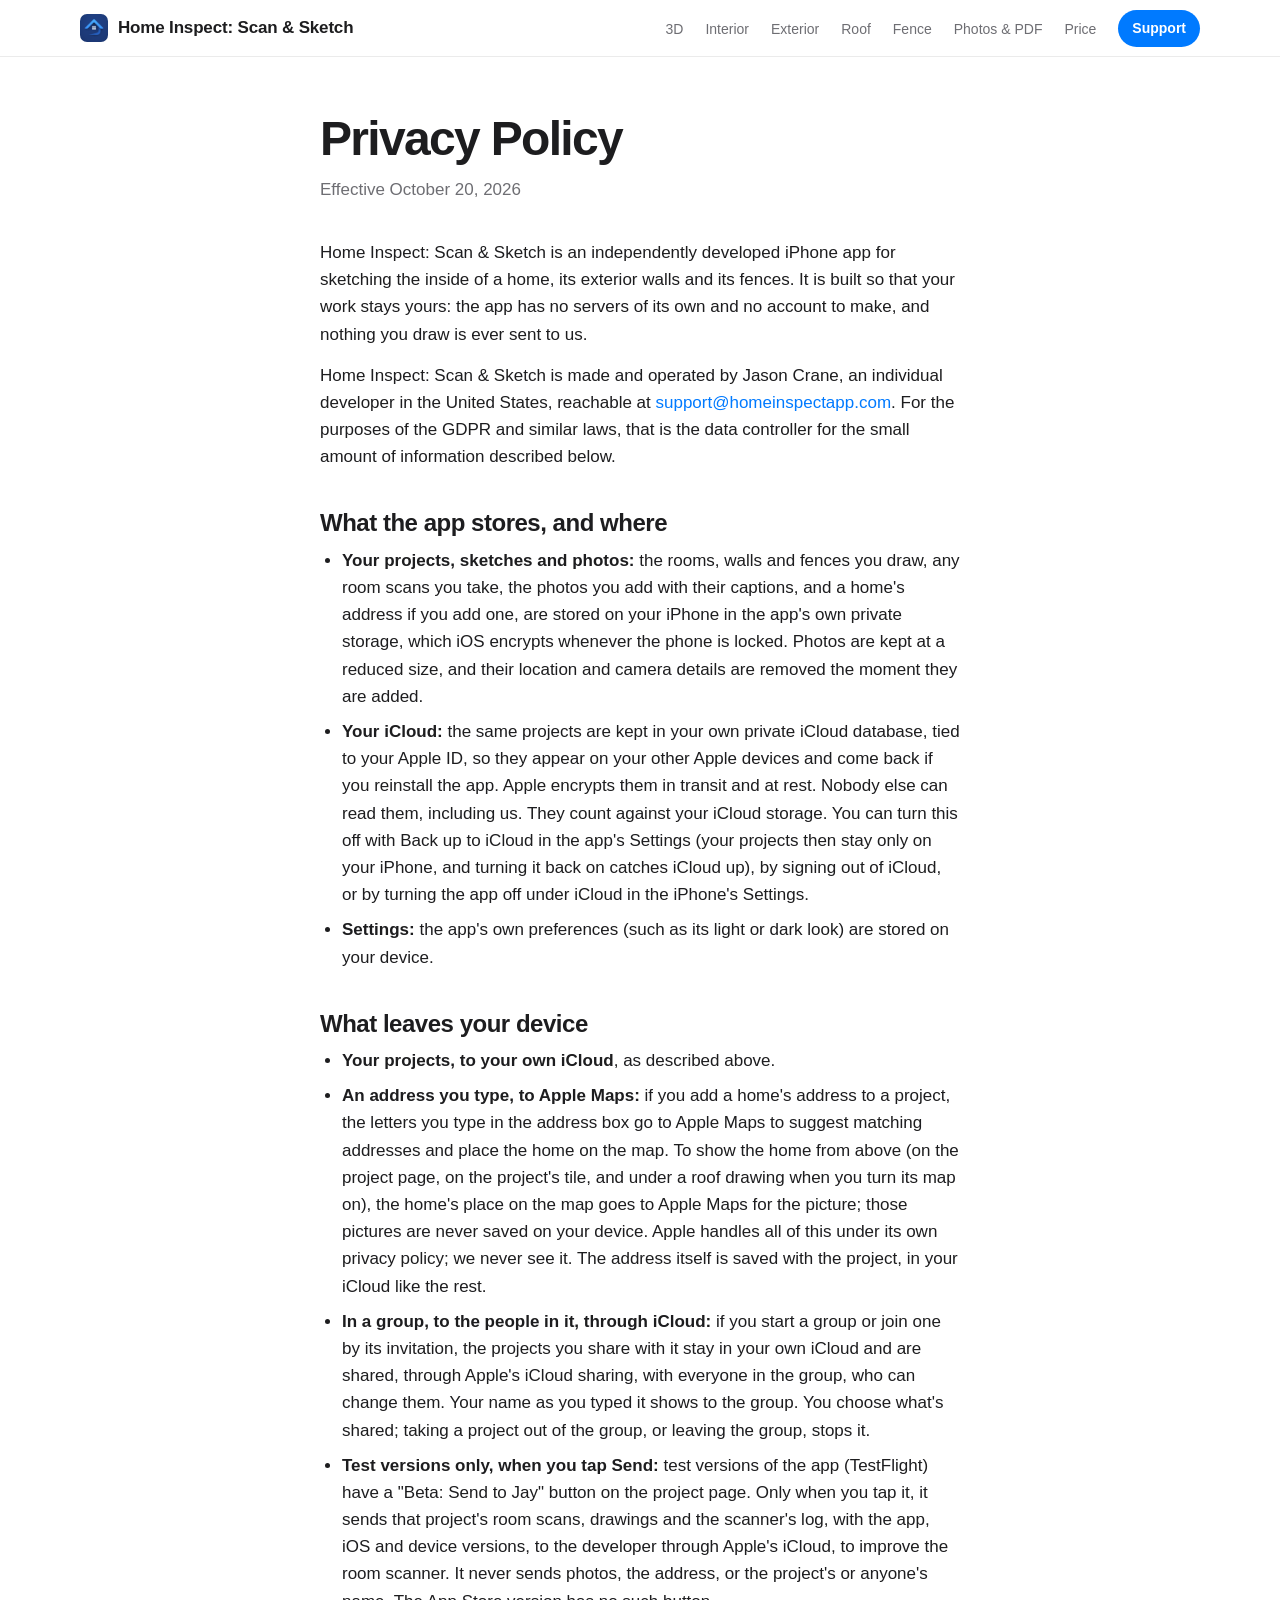
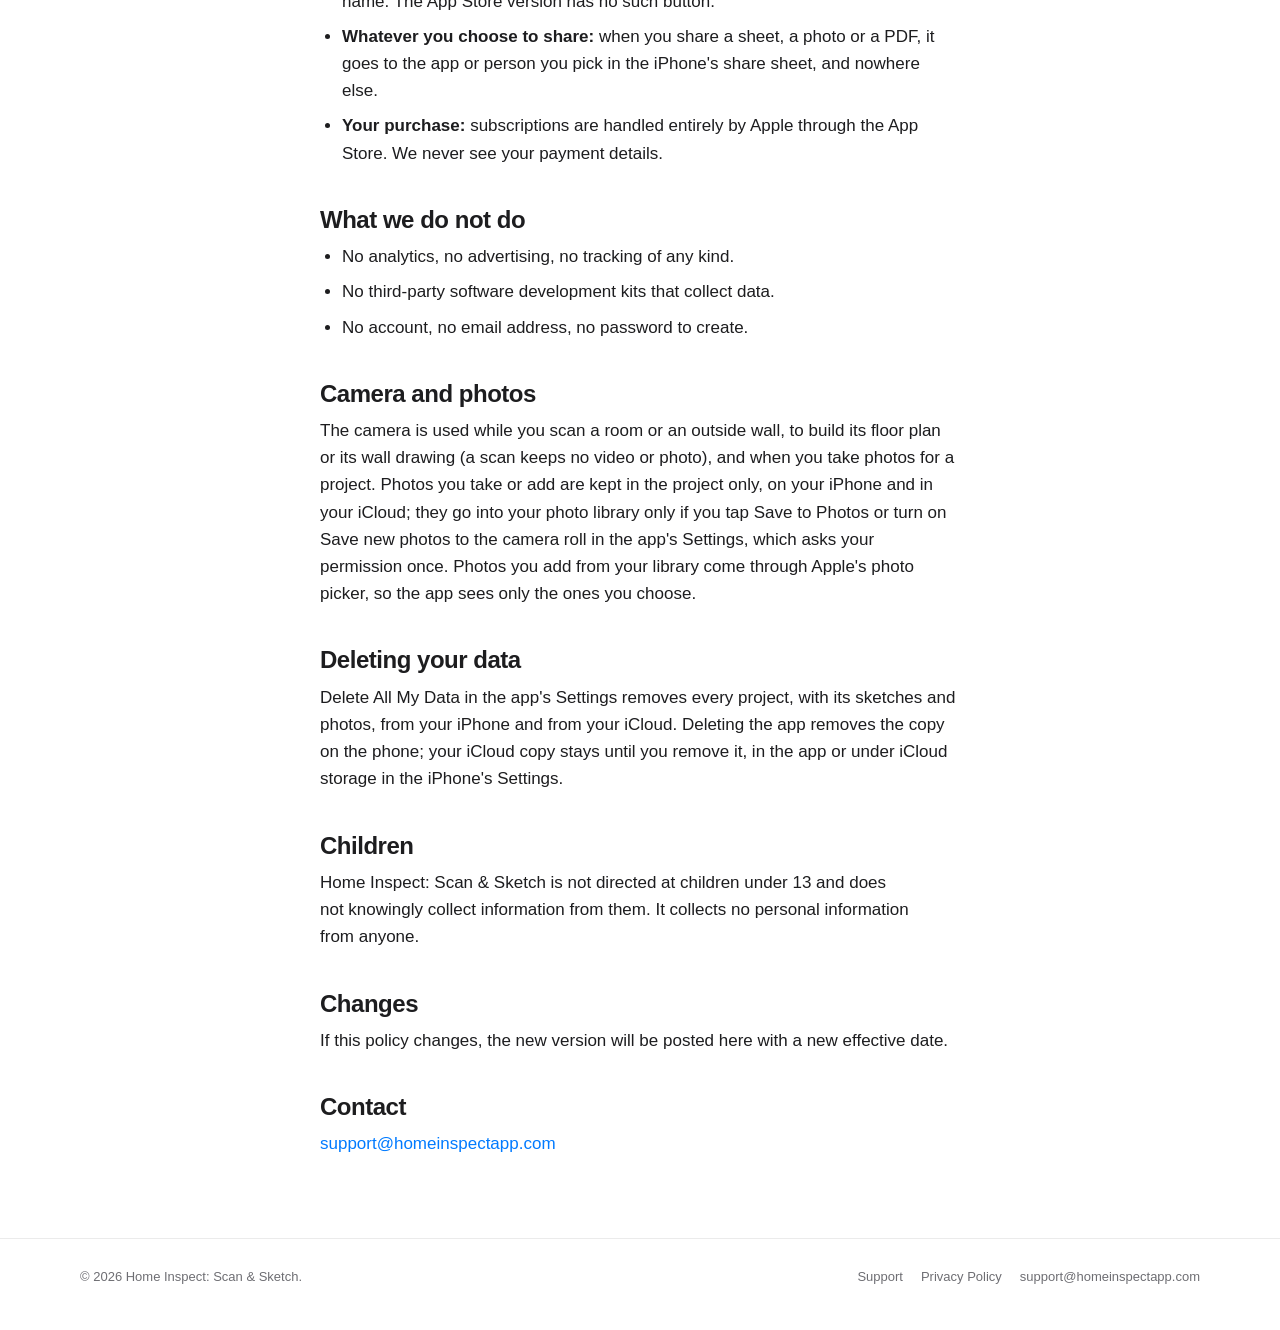
==== commit ed2fa5d9: "The site uses the app's full name, Home Inspect: Scan & Sketch" ====
--- a/privacy/index.html
+++ b/privacy/index.html
@@ -3,32 +3,32 @@
 <head>
 <meta charset="utf-8">
 <meta name="viewport" content="width=device-width, initial-scale=1, viewport-fit=cover">
-<title>Privacy Policy - Home Inspect</title>
-<meta name="description" content="What Home Inspect stores and where: your own iPhone and iCloud, nothing of ours.">
+<title>Privacy Policy - Home Inspect: Scan &amp; Sketch</title>
+<meta name="description" content="What Home Inspect: Scan &amp; Sketch stores and where: your own iPhone and iCloud, nothing of ours.">
 <link rel="canonical" href="https://homeinspectapp.com/privacy">
 <meta property="og:type" content="website">
-<meta property="og:site_name" content="Home Inspect">
-<meta property="og:title" content="Privacy Policy - Home Inspect">
-<meta property="og:description" content="What Home Inspect stores and where: your own iPhone and iCloud, nothing of ours.">
+<meta property="og:site_name" content="Home Inspect: Scan &amp; Sketch">
+<meta property="og:title" content="Privacy Policy - Home Inspect: Scan &amp; Sketch">
+<meta property="og:description" content="What Home Inspect: Scan &amp; Sketch stores and where: your own iPhone and iCloud, nothing of ours.">
 <meta property="og:url" content="https://homeinspectapp.com/privacy">
 <meta property="og:image" content="https://homeinspectapp.com/assets/icon-512.png">
 <meta name="twitter:card" content="summary">
 <meta name="theme-color" content="#ffffff">
 <link rel="icon" href="/assets/icon-64.png" sizes="64x64" type="image/png">
 <link rel="apple-touch-icon" href="/assets/icon-180.png">
-<link rel="stylesheet" href="/assets/site.css?v=5b27315d">
+<link rel="stylesheet" href="/assets/site.css?v=16fd60ca">
 </head>
 <body>
-<header class="bar"><div class="wrap"><a class="brand" href="/"><img src="/assets/icon-64.png" alt="" width="28" height="28">Home Inspect</a><nav aria-label="Pages"><a href="/#models" class="more">3D</a><a href="/#interior" class="more">Interior</a><a href="/#exterior" class="more">Exterior</a><a href="/#roof" class="more">Roof</a><a href="/#fence" class="more">Fence</a><a href="/#photos" class="more">Photos &amp; PDF</a><a href="/#price" class="more">Price</a><a href="/support" class="pill">Support</a></nav></div></header>
+<header class="bar"><div class="wrap"><a class="brand" href="/"><img src="/assets/icon-64.png" alt="" width="28" height="28">Home Inspect: Scan &amp; Sketch</a><nav aria-label="Pages"><a href="/#models" class="more">3D</a><a href="/#interior" class="more">Interior</a><a href="/#exterior" class="more">Exterior</a><a href="/#roof" class="more">Roof</a><a href="/#fence" class="more">Fence</a><a href="/#photos" class="more">Photos &amp; PDF</a><a href="/#price" class="more">Price</a><a href="/support" class="pill">Support</a></nav></div></header>
 <main class="wrap article">
 <h1>Privacy Policy</h1>
   <p class="updated">Effective October 20, 2026</p>
 
-  <p>Home Inspect is an independently developed iPhone app for sketching the inside of a home,
+  <p>Home Inspect: Scan &amp; Sketch is an independently developed iPhone app for sketching the inside of a home,
   its exterior walls and its fences. It is built so that your work stays yours: the app has no
   servers of its own and no account to make, and nothing you draw is ever sent to us.</p>
 
-  <p>Home Inspect is made and operated by Jason Crane, an individual developer in the United
+  <p>Home Inspect: Scan &amp; Sketch is made and operated by Jason Crane, an individual developer in the United
   States, reachable at <a href="mailto:support@homeinspectapp.com">support@homeinspectapp.com</a>. For the
   purposes of the GDPR and similar laws, that is the data controller for the small amount of
   information described below.</p>
@@ -97,7 +97,7 @@
   it, in the app or under iCloud storage in the iPhone's Settings.</p>
 
   <h2>Children</h2>
-  <p>Home Inspect is not directed at children under 13 and does not knowingly collect information
+  <p>Home Inspect: Scan &amp; Sketch is not directed at children under 13 and does not knowingly collect information
   from them. It collects no personal information from anyone.</p>
 
   <h2>Changes</h2>
@@ -106,7 +106,7 @@
   <h2>Contact</h2>
   <p><a href="mailto:support@homeinspectapp.com">support@homeinspectapp.com</a></p>
 </main>
-<footer><div class="wrap"><div>© 2026 Home Inspect.</div><nav aria-label="More"><a href="/support">Support</a><a href="/privacy">Privacy Policy</a><a href="mailto:support@homeinspectapp.com">support@homeinspectapp.com</a></nav></div></footer>
-<script src="/assets/site.js?v=098594ee"></script>
+<footer><div class="wrap"><div>© 2026 Home Inspect: Scan &amp; Sketch.</div><nav aria-label="More"><a href="/support">Support</a><a href="/privacy">Privacy Policy</a><a href="mailto:support@homeinspectapp.com">support@homeinspectapp.com</a></nav></div></footer>
+<script src="/assets/site.js?v=1da380a2"></script>
 </body>
 </html>
--- a/assets/site.css
+++ b/assets/site.css
@@ -70,6 +70,8 @@
 @media (hover: hover) { .bar nav a:hover { text-decoration: none; color: var(--fg); } .bar nav .pill:hover { color: #fff; } }
 .bar nav .pill { background: var(--blue); color: #fff; padding: 8px 14px; border-radius: 999px; font-weight: 600; }
 @media (max-width: 760px) { .bar nav .more { display: none; } }
+/* The full name (Home Inspect: Scan & Sketch) beside Support on a phone, down to 375 pt wide. */
+@media (max-width: 440px) { .bar .wrap { gap: 10px; } .brand { font-size: 0.875rem; gap: 8px; white-space: nowrap; } }
 
 /* Sections */
 section { padding-block: clamp(40px, 7vw, 88px); scroll-margin-top: 64px; }
@@ -113,6 +115,7 @@
 
 /* The four tools, as cards with their drawings */
 .tools { display: grid; grid-template-columns: repeat(auto-fit, minmax(min(100%, 250px), 1fr)); gap: 18px; }
+@media (max-width: 760px) { .tools { grid-template-columns: 1fr 1fr; gap: 10px; } .tool { padding: 12px 12px 14px; border-radius: 16px; } .tool h3 { font-size: 1rem; } .tool p { font-size: 0.8125rem; } .tool .sheet { padding: 8px; } }
 .tool { background: var(--card); border-radius: 24px; padding: 22px 22px 24px; display: flex; flex-direction: column; gap: 8px; min-width: 0; color: var(--fg); }
 @media (hover: hover) { .tool:hover { text-decoration: none; } }
 .tool .sheet { padding: 12px; border-radius: 14px; box-shadow: var(--shadow-soft); margin-bottom: 10px; aspect-ratio: 4 / 3; display: flex; align-items: center; justify-content: center; overflow: hidden; }
@@ -122,8 +125,10 @@
 .tool .go { color: var(--blue-ink); font-weight: 600; font-size: 0.9375rem; margin-top: 4px; }
 
 /* The steps, like the app's How to Use pages: compact, three to a row on a
-   desk (Jay, 2026-10-20: "too much to scroll down … stack more in each
-   row"), one row to swipe on a phone; the tips fold under each card. */
+   desk, two on a phone (Jay, 2026-10-20: "too much to scroll down … stack
+   more in each row"; the phone's swipe rows went back to the grid the same
+   evening: "go back to the 4 tile look so we can see them all"); the tips
+   fold under each card. */
 .steps { display: grid; grid-template-columns: repeat(auto-fill, minmax(min(100%, 300px), 1fr)); gap: 16px; }
 .step { background: var(--card); border-radius: 20px; padding: 16px 16px 14px; display: flex; flex-direction: column; gap: 6px; min-width: 0; }
 .step .n { color: var(--blue-ink); font-weight: 600; font-size: 0.6875rem; letter-spacing: 0.06em; text-transform: uppercase; }
@@ -140,26 +145,12 @@
 .tips { list-style: none; display: flex; flex-direction: column; gap: 6px; margin-top: 8px; }
 .tips li { display: flex; gap: 8px; align-items: flex-start; font-size: 0.8125rem; line-height: 1.4; color: var(--fg-2); }
 .tips li::before { content: ""; flex: none; width: 6px; height: 6px; margin-top: 0.45em; border-radius: 50%; background: var(--blue); }
-/* On a phone the four tools and each chapter's steps are one row to swipe
-   through, each card most of the screen wide with the next one peeking in,
-   so the drawings in them read (Jay, 2026-10-20: "the sketches inside are
-   small and hard to see"; two to a row made them a third of the app's
-   size) and the page still doesn't stack them down. */
 @media (max-width: 760px) {
-  .steps, .tools {
-    display: flex; gap: 12px;
-    overflow-x: auto; overscroll-behavior-x: contain; scroll-snap-type: x mandatory;
-    margin-left: calc(-1 * max(20px, env(safe-area-inset-left, 0px)));
-    margin-right: calc(-1 * max(20px, env(safe-area-inset-right, 0px)));
-    padding: 2px max(20px, env(safe-area-inset-right, 0px)) 8px max(20px, env(safe-area-inset-left, 0px));
-    scroll-padding-left: max(20px, env(safe-area-inset-left, 0px));
-    scrollbar-width: none; -webkit-overflow-scrolling: touch;
-  }
-  .steps::-webkit-scrollbar, .tools::-webkit-scrollbar { display: none; }
-  .steps .step, .tools .tool { flex: none; width: 86%; scroll-snap-align: start; }
-  .steps .step { padding: 14px 14px 12px; border-radius: 18px; }
-  .tools .tool { padding: 16px 16px 18px; border-radius: 20px; }
-  html.js .steps .rise, html.js .tools .rise { opacity: 1; transform: none; }
+  .steps { grid-template-columns: 1fr 1fr; gap: 10px; }
+  .step { padding: 12px 12px 10px; border-radius: 16px; gap: 4px; }
+  .step h3 { font-size: 0.9375rem; }
+  .step .lead { font-size: 0.8125rem; }
+  .step .pic video { border-radius: 10px; }
 }
 
 /* A chapter's own drawing beside its words */
@@ -215,7 +206,11 @@
    on a desk, one and a bit on a phone; Reduce Motion gets a row to scroll.
    No captions, and the tiles stand a little taller in their place; no
    shadow, which the window clipped into a line under the row (Jay: "remove
-   the text underneath and there's a small line remove it"). */
+   the text underneath and there's a small line remove it"). Each picture
+   is already framed on its own white 9:10 tile (tools/site-models.sh), so
+   it fills the tile edge to edge. Each tile is a layer of its own, so a
+   turn moves the pictures without drawing them again (Jay: "sometimes has
+   a weird stutter"; site.js). */
 .models { background: var(--blue-deep); color: #fff; border-radius: var(--radius); padding: clamp(24px, 4vw, 48px) 0; box-shadow: var(--shadow); overflow: hidden; }
 .models .head { margin-bottom: 28px; padding-left: 20px; padding-right: 20px; }
 .models h2 { color: #fff; }
@@ -224,9 +219,9 @@
 .models .window { overflow: hidden; padding: 0 clamp(24px, 4vw, 48px); }
 .models .track { display: flex; gap: var(--gap); --gap: clamp(12px, 2vw, 24px); --cols: 3.4; transition: transform 0.7s cubic-bezier(0.4, 0, 0.2, 1); will-change: transform; }
 .models .track.jump { transition: none; }
-.models figure { flex: none; width: calc((100% - (var(--cols) - 1) * var(--gap)) / var(--cols)); display: flex; flex-direction: column; min-width: 0; }
-.models .sheet { flex: 1; padding: 14px; border-radius: 16px; display: flex; align-items: center; justify-content: center; aspect-ratio: 9 / 10; overflow: hidden; box-shadow: none; }
-.models .sheet img { display: block; width: 100%; height: 100%; max-height: 100%; object-fit: contain; object-position: center; margin: auto; }
+.models figure { flex: none; width: calc((100% - (var(--cols) - 1) * var(--gap)) / var(--cols)); display: flex; flex-direction: column; min-width: 0; will-change: transform; }
+.models .sheet { flex: 1; padding: 0; border-radius: 16px; aspect-ratio: 9 / 10; overflow: hidden; box-shadow: none; }
+.models .sheet img { display: block; width: 100%; height: 100%; object-fit: cover; }
 @media (max-width: 760px) {
   .models .window { padding: 0 20px; }
   .models .track { --cols: 1.4; }
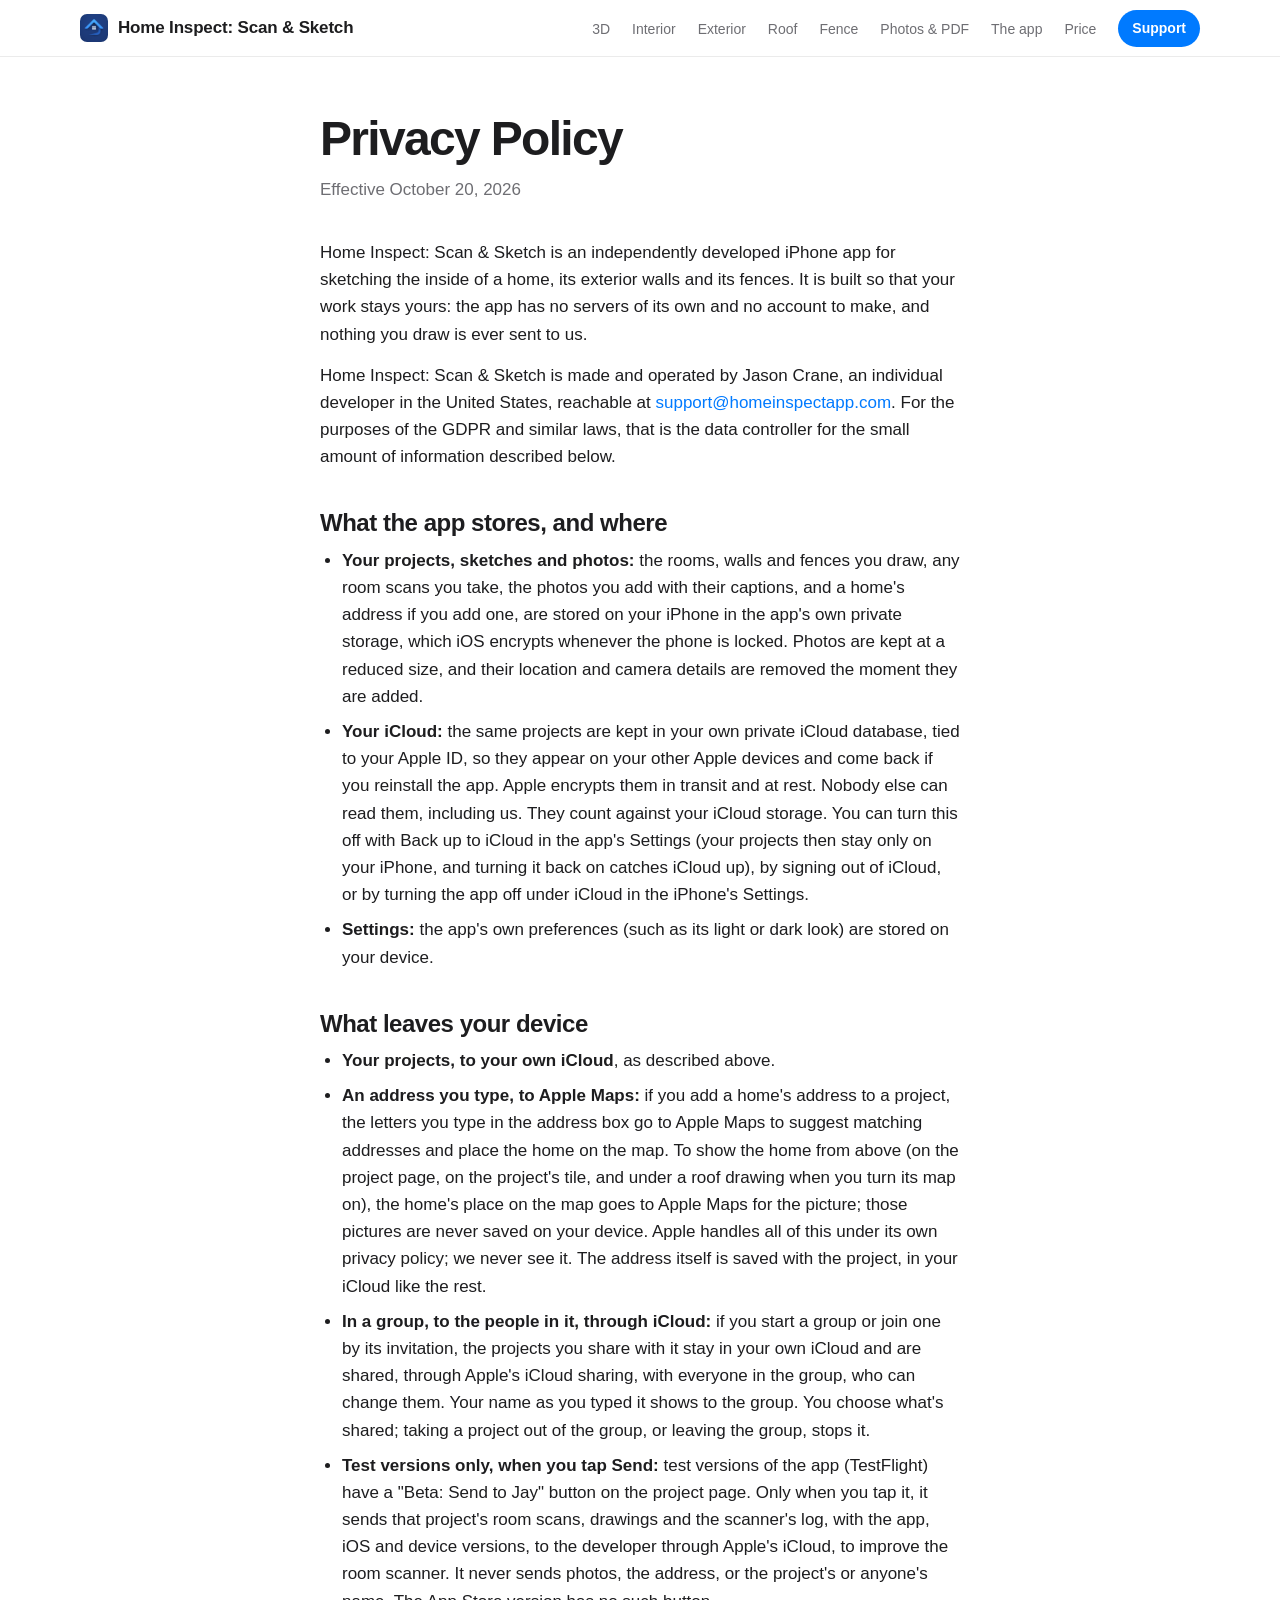
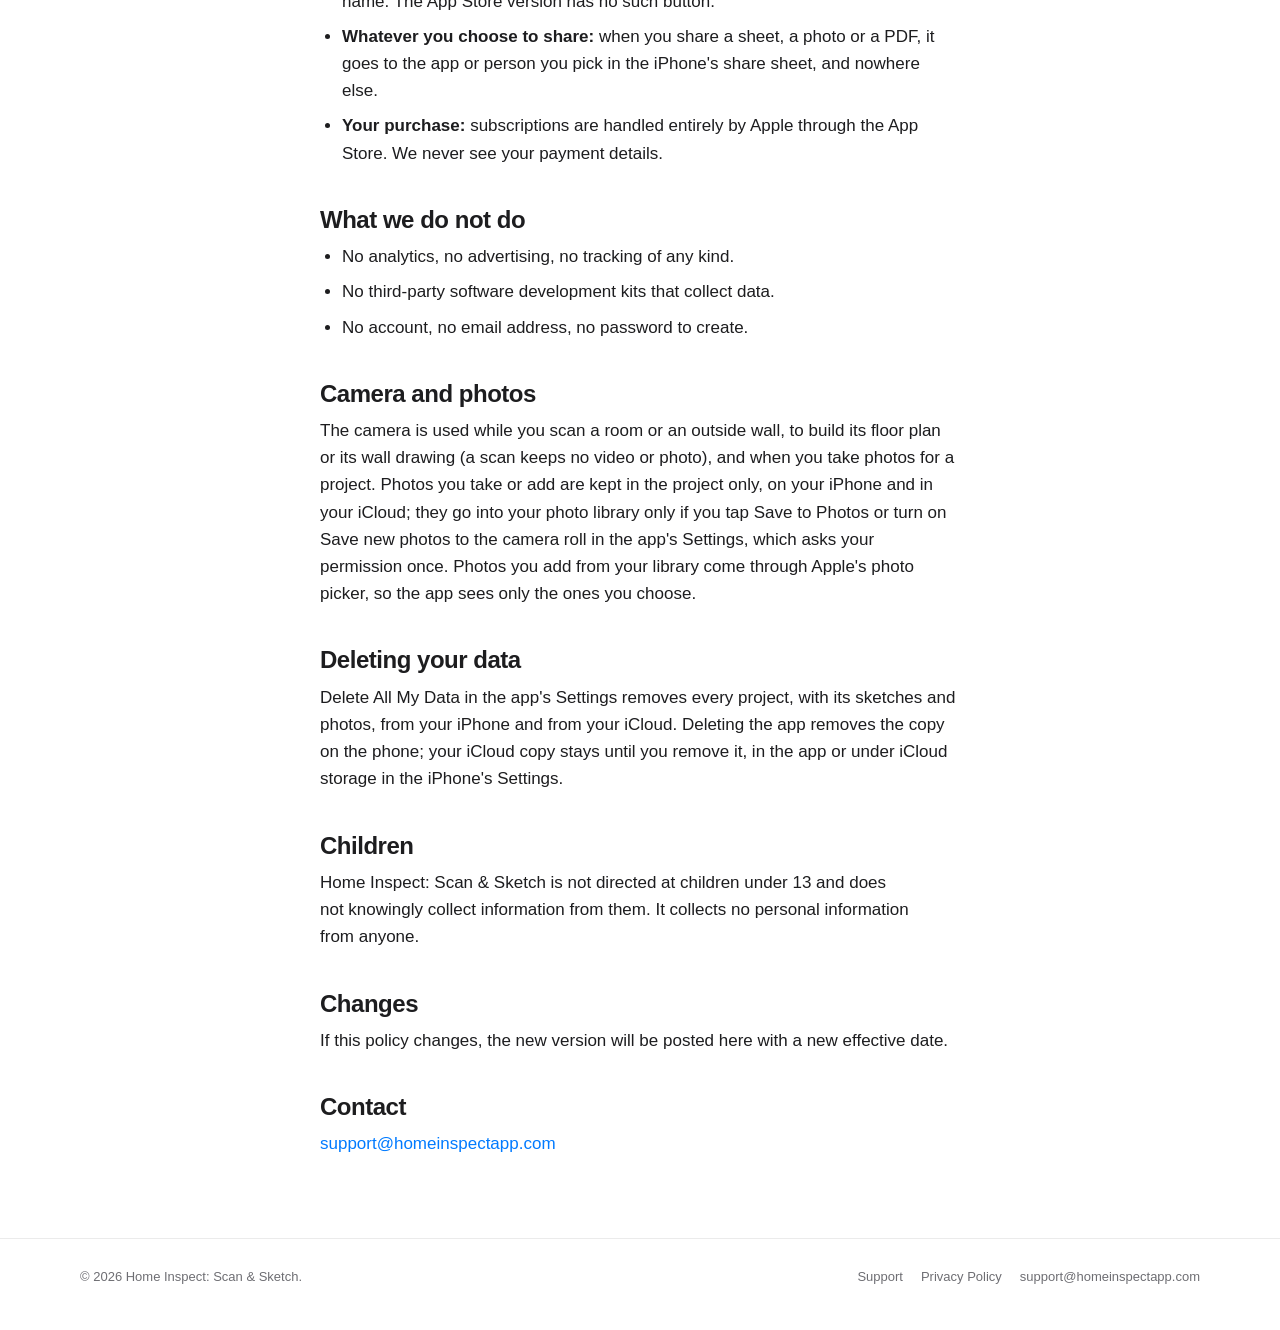
==== commit 95a2624e: "The App Store pictures as a strip, the yearly price, the store page's features" ====
--- a/privacy/index.html
+++ b/privacy/index.html
@@ -16,10 +16,10 @@
 <meta name="theme-color" content="#ffffff">
 <link rel="icon" href="/assets/icon-64.png" sizes="64x64" type="image/png">
 <link rel="apple-touch-icon" href="/assets/icon-180.png">
-<link rel="stylesheet" href="/assets/site.css?v=16fd60ca">
+<link rel="stylesheet" href="/assets/site.css?v=fe931c1f">
 </head>
 <body>
-<header class="bar"><div class="wrap"><a class="brand" href="/"><img src="/assets/icon-64.png" alt="" width="28" height="28">Home Inspect: Scan &amp; Sketch</a><nav aria-label="Pages"><a href="/#models" class="more">3D</a><a href="/#interior" class="more">Interior</a><a href="/#exterior" class="more">Exterior</a><a href="/#roof" class="more">Roof</a><a href="/#fence" class="more">Fence</a><a href="/#photos" class="more">Photos &amp; PDF</a><a href="/#price" class="more">Price</a><a href="/support" class="pill">Support</a></nav></div></header>
+<header class="bar"><div class="wrap"><a class="brand" href="/"><img src="/assets/icon-64.png" alt="" width="28" height="28">Home Inspect: Scan &amp; Sketch</a><nav aria-label="Pages"><a href="/#models" class="more">3D</a><a href="/#interior" class="more">Interior</a><a href="/#exterior" class="more">Exterior</a><a href="/#roof" class="more">Roof</a><a href="/#fence" class="more">Fence</a><a href="/#photos" class="more">Photos &amp; PDF</a><a href="/#store" class="more">The app</a><a href="/#price" class="more">Price</a><a href="/support" class="pill">Support</a></nav></div></header>
 <main class="wrap article">
 <h1>Privacy Policy</h1>
   <p class="updated">Effective October 20, 2026</p>
--- a/assets/site.css
+++ b/assets/site.css
@@ -250,3 +250,19 @@
 /* The page for a wrong address */
 .lost { text-align: center; padding-block: 96px; }
 .lost p { color: var(--fg-2); margin: 14px 0 28px; }
+
+/* The price card's second plan. */
+.price .or { font-weight: 600; color: rgba(255, 255, 255, 0.92); margin: -6px 0 14px; font-size: 1.125rem; }
+
+/* The App Store pictures as one long strip, drifting by (two copies make the loop seamless); a plain
+   scroll row when the person prefers reduced motion. */
+.strip-window { overflow: hidden; margin-top: 8px; }
+.strip { display: flex; width: max-content; gap: 0; animation: strip-pan 90s linear infinite; will-change: transform; }
+.strip img { display: block; height: clamp(360px, 46vw, 560px); width: auto; flex: none; }
+.strip-window:hover .strip { animation-play-state: paused; }
+@keyframes strip-pan { from { transform: translate3d(0, 0, 0); } to { transform: translate3d(-50%, 0, 0); } }
+@media (prefers-reduced-motion: reduce) {
+  .strip-window { overflow-x: auto; -webkit-overflow-scrolling: touch; }
+  .strip { animation: none; }
+  .strip img[aria-hidden] { display: none; }
+}
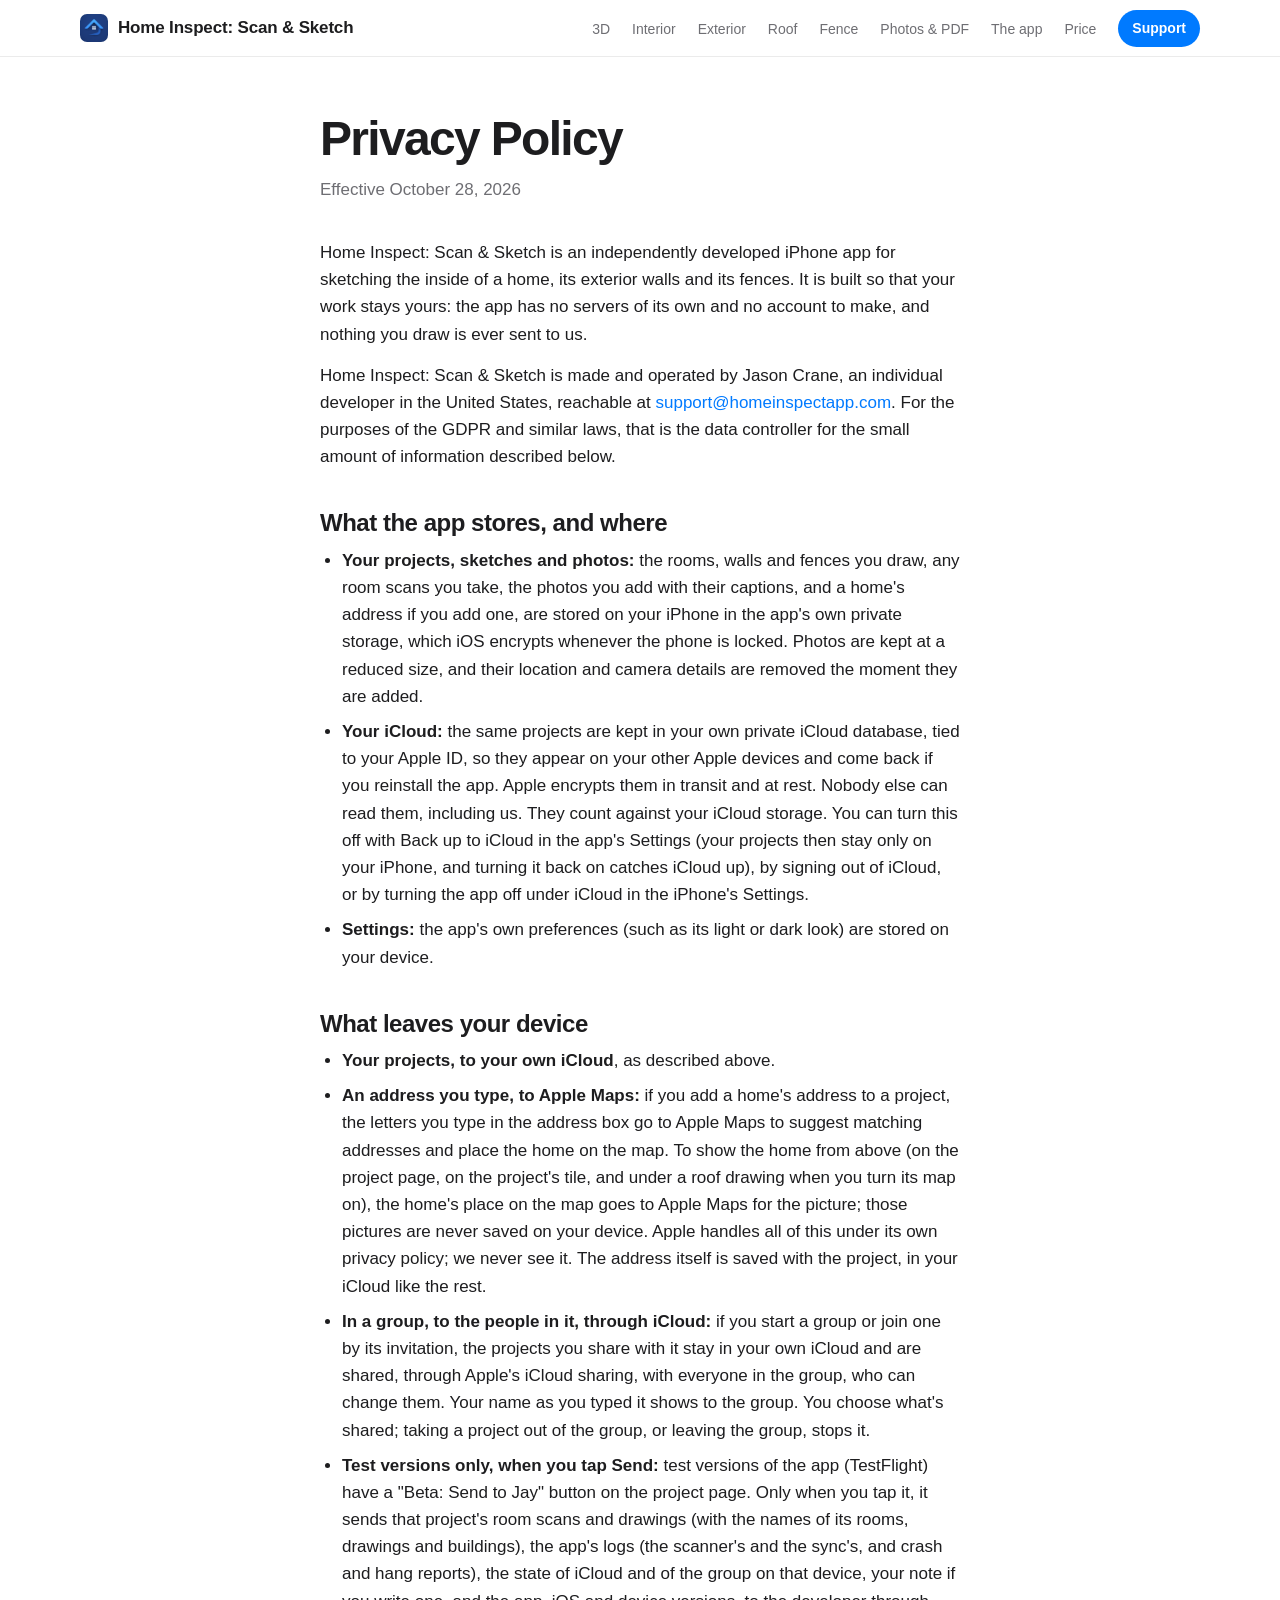
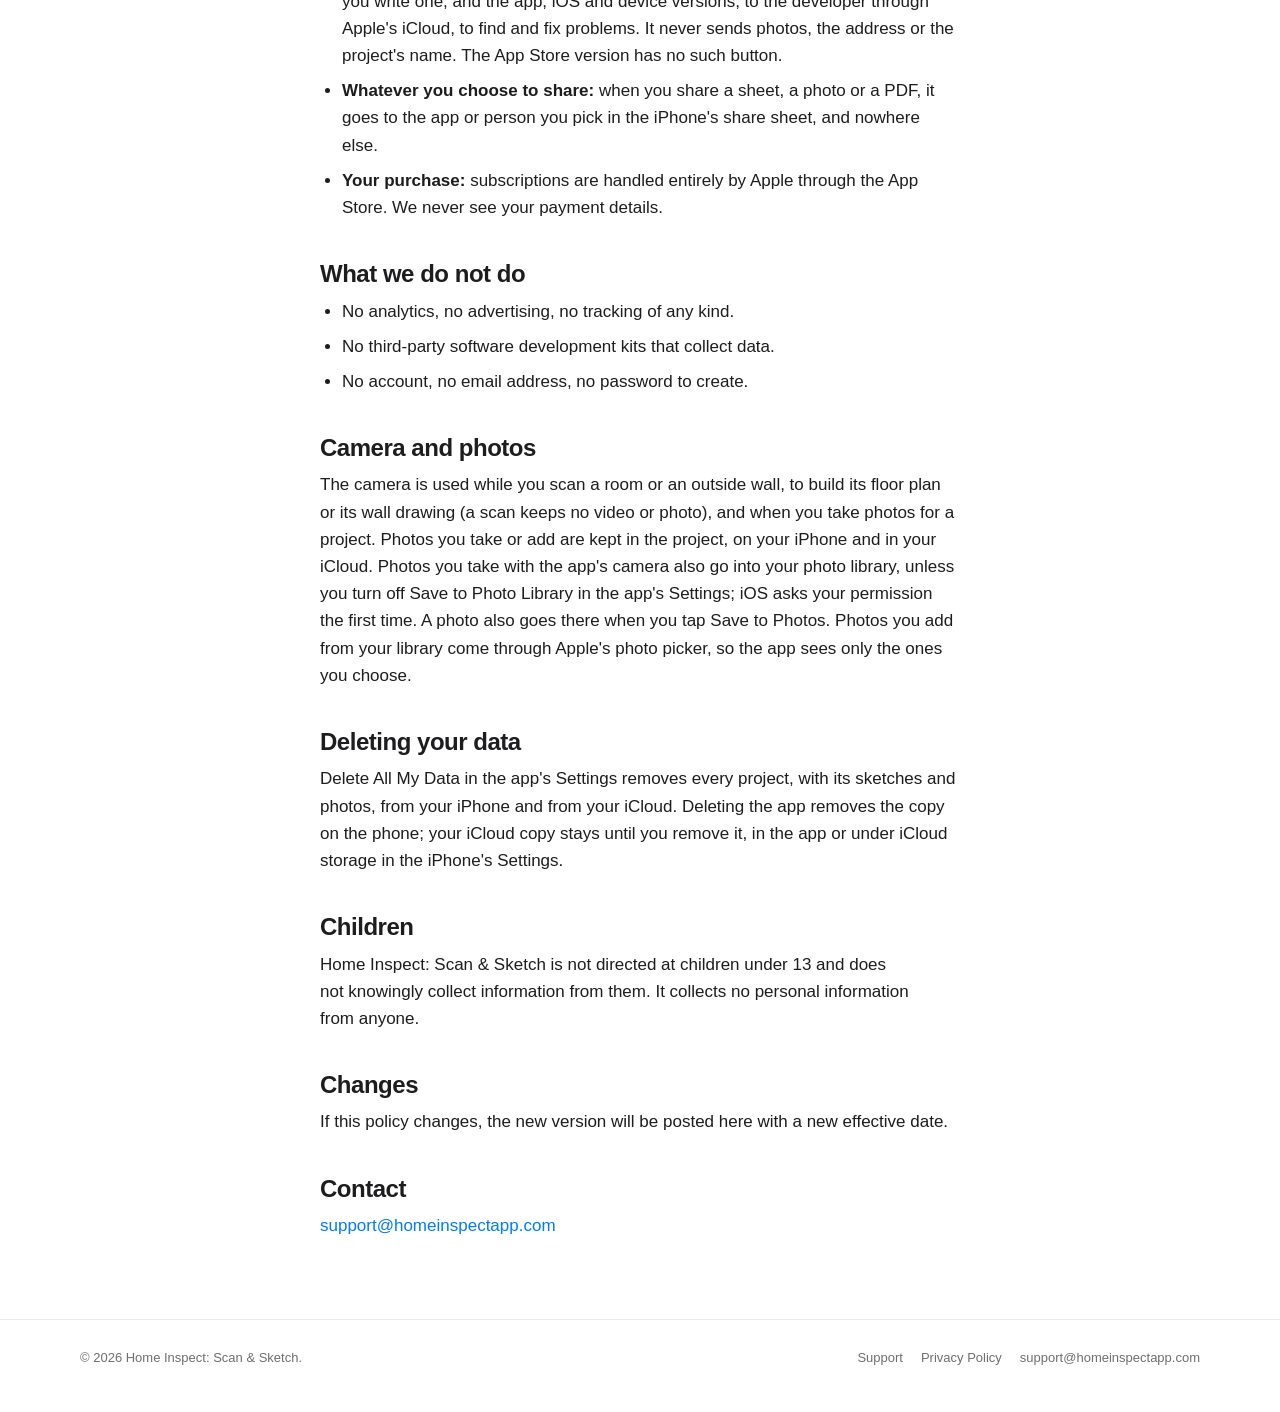
==== commit 27741a64: "The privacy page, clips and features say what the app does (review R37, R38, R39, R124)" ====
--- a/privacy/index.html
+++ b/privacy/index.html
@@ -22,7 +22,7 @@
 <header class="bar"><div class="wrap"><a class="brand" href="/"><img src="/assets/icon-64.png" alt="" width="28" height="28">Home Inspect: Scan &amp; Sketch</a><nav aria-label="Pages"><a href="/#models" class="more">3D</a><a href="/#interior" class="more">Interior</a><a href="/#exterior" class="more">Exterior</a><a href="/#roof" class="more">Roof</a><a href="/#fence" class="more">Fence</a><a href="/#photos" class="more">Photos &amp; PDF</a><a href="/#store" class="more">The app</a><a href="/#price" class="more">Price</a><a href="/support" class="pill">Support</a></nav></div></header>
 <main class="wrap article">
 <h1>Privacy Policy</h1>
-  <p class="updated">Effective October 20, 2026</p>
+  <p class="updated">Effective October 28, 2026</p>
 
   <p>Home Inspect: Scan &amp; Sketch is an independently developed iPhone app for sketching the inside of a home,
   its exterior walls and its fences. It is built so that your work stays yours: the app has no
@@ -67,9 +67,11 @@
     stops it.</li>
     <li><strong>Test versions only, when you tap Send:</strong> test versions of the app (TestFlight)
     have a "Beta: Send to Jay" button on the project page. Only when you tap it, it sends that project's
-    room scans, drawings and the scanner's log, with the app, iOS and device versions, to the developer
-    through Apple's iCloud, to improve the room scanner. It never sends photos, the address, or the
-    project's or anyone's name. The App Store version has no such button.</li>
+    room scans and drawings (with the names of its rooms, drawings and buildings), the app's logs (the
+    scanner's and the sync's, and crash and hang reports), the state of iCloud and of the group on that
+    device, your note if you write one, and the app, iOS and device versions, to the developer through
+    Apple's iCloud, to find and fix problems. It never sends photos, the address or the project's name.
+    The App Store version has no such button.</li>
     <li><strong>Whatever you choose to share:</strong> when you share a sheet, a photo or a PDF, it goes to
     the app or person you pick in the iPhone's share sheet, and nowhere else.</li>
     <li><strong>Your purchase:</strong> subscriptions are handled entirely by Apple through the App
@@ -85,11 +87,11 @@
 
   <h2>Camera and photos</h2>
   <p>The camera is used while you scan a room or an outside wall, to build its floor plan or its
-  wall drawing (a scan keeps no video or photo), and when you take photos for a project. Photos you take or add are kept in the project
-  only, on your iPhone and in your iCloud; they go into your photo library only if you tap Save to
-  Photos or turn on Save new photos to the camera roll in the app's Settings, which asks your
-  permission once. Photos you add from your library come through Apple's
-  photo picker, so the app sees only the ones you choose.</p>
+  wall drawing (a scan keeps no video or photo), and when you take photos for a project. Photos you take or add are kept in the project,
+  on your iPhone and in your iCloud. Photos you take with the app's camera also go into your photo
+  library, unless you turn off Save to Photo Library in the app's Settings; iOS asks your permission
+  the first time. A photo also goes there when you tap Save to Photos. Photos you add from your library
+  come through Apple's photo picker, so the app sees only the ones you choose.</p>
 
   <h2>Deleting your data</h2>
   <p>Delete All My Data in the app's Settings removes every project, with its sketches and photos,
